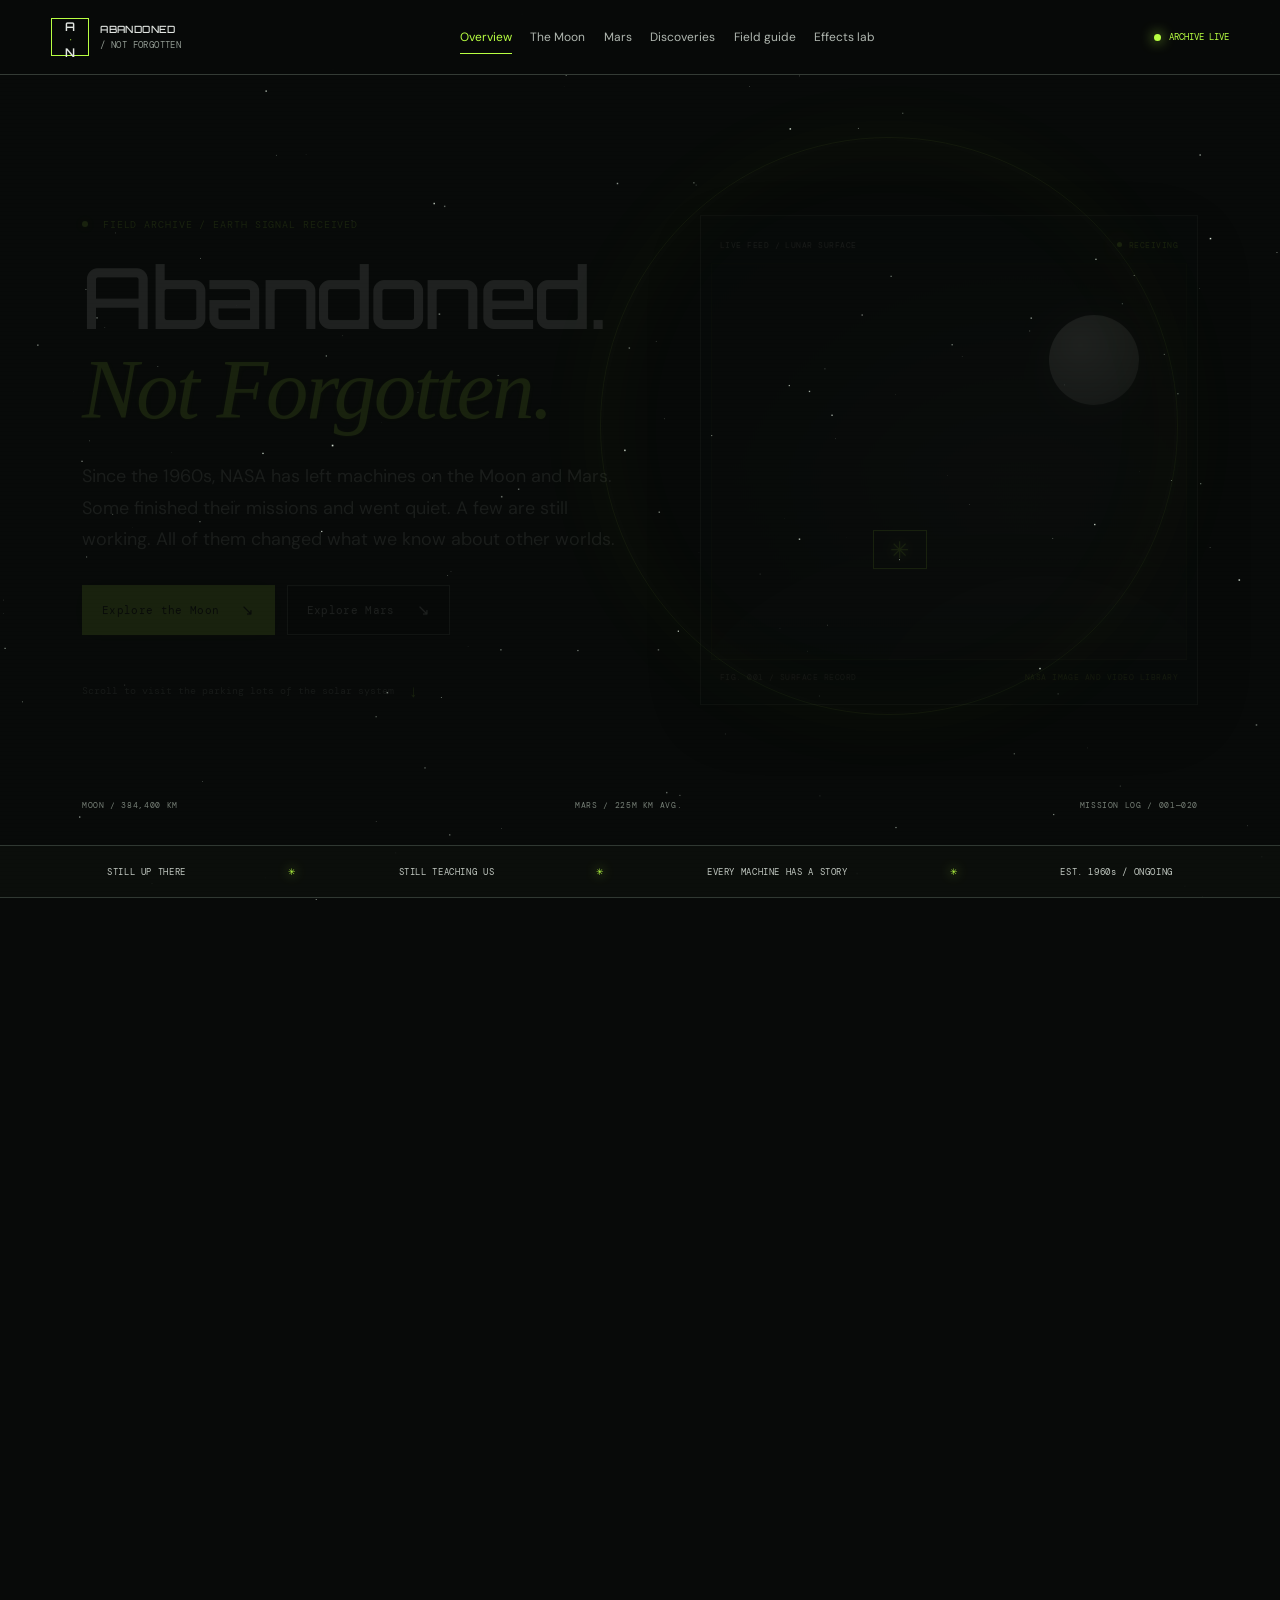
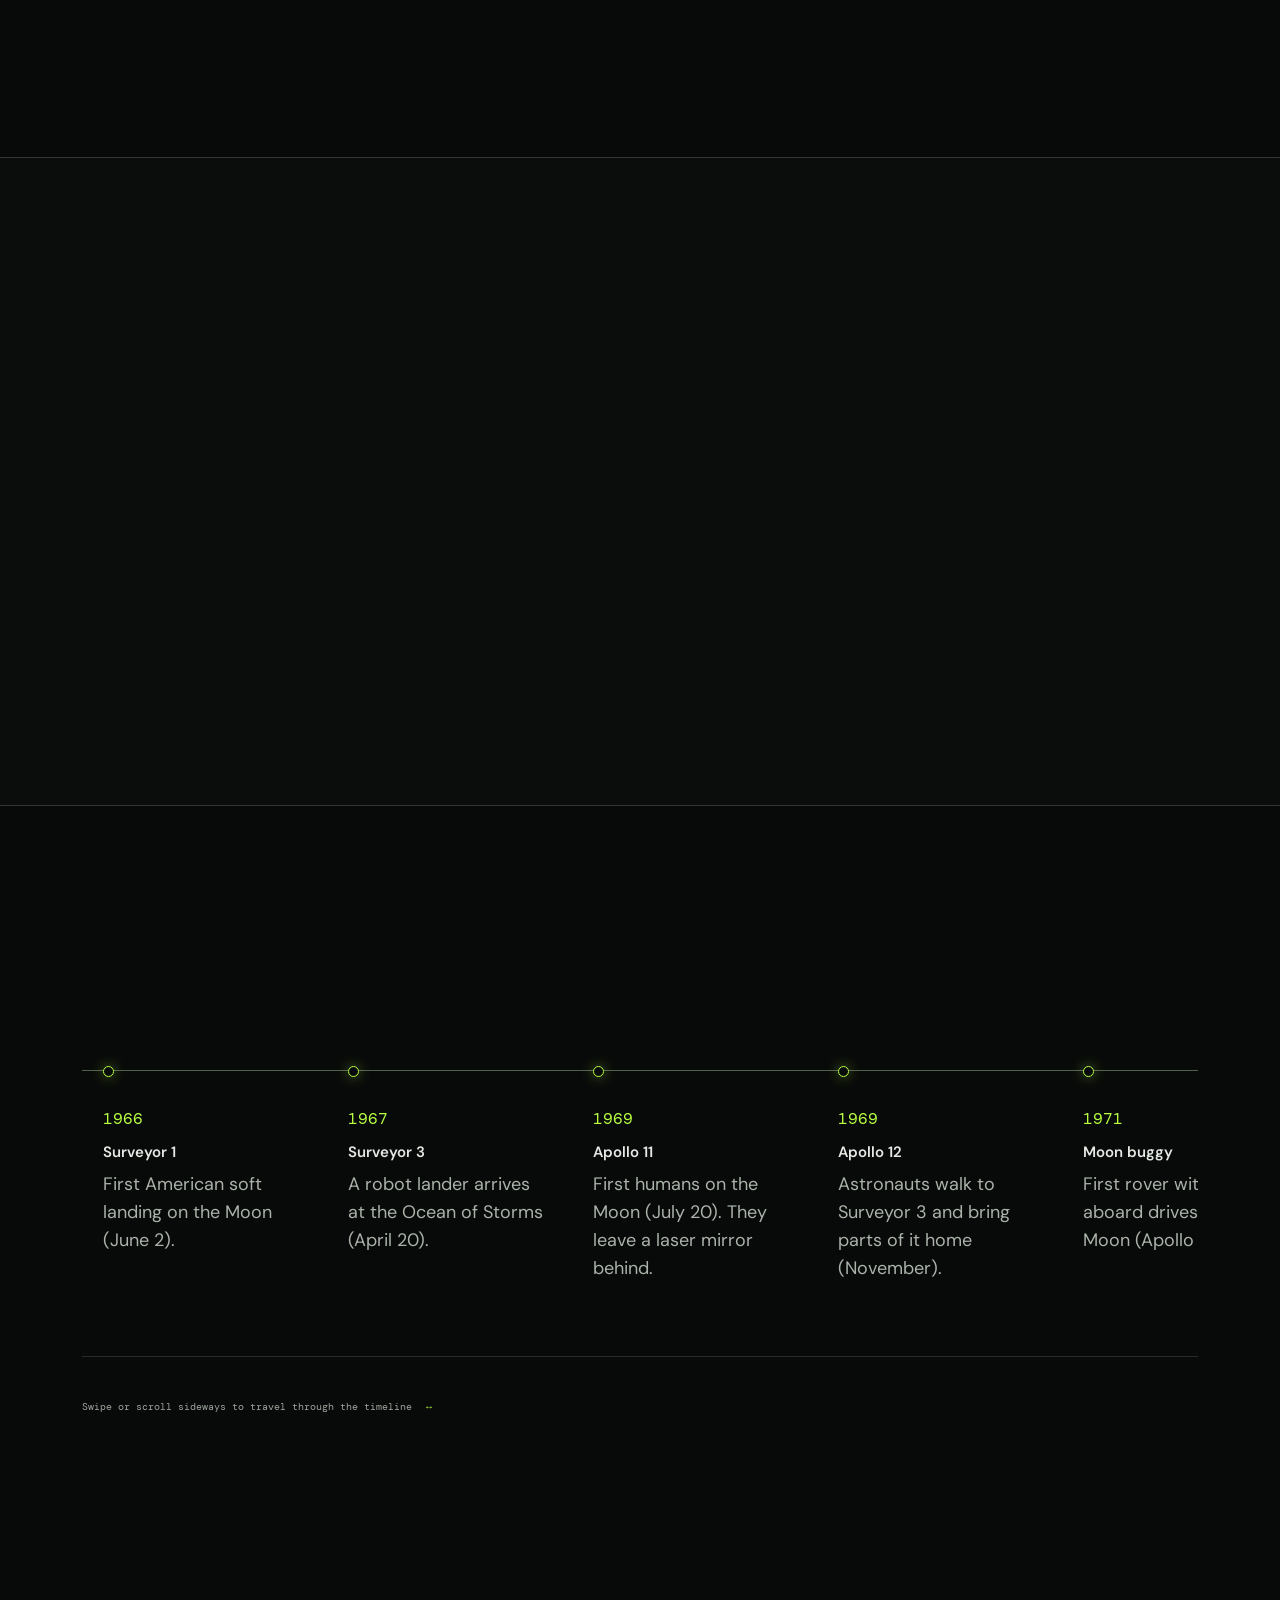
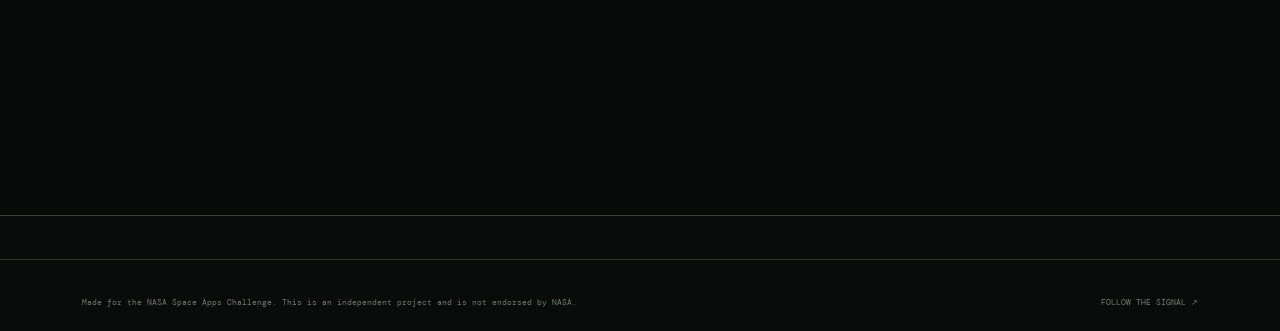
==== archive.html @ f4e54822 "todo" ====
<!DOCTYPE html>
<html lang="en">
<head>
  <meta charset="UTF-8">
  <meta name="viewport" content="width=device-width, initial-scale=1.0">
  <meta name="theme-color" content="#080a09">
  <meta http-equiv="refresh" content="0; url=home.html">
  <meta name="description" content="Meet the rovers, landers and machines NASA left on the Moon and Mars, what they discovered, and which ones are still working today.">
  <meta property="og:title" content="Abandoned. Not Forgotten.">
  <meta property="og:description" content="The true stories of NASA hardware left on the Moon and Mars, and the science it made possible.">
  <title>Abandoned. Not Forgotten. | NASA's Robots and Relics on the Moon and Mars</title>
  <link rel="preconnect" href="https://fonts.googleapis.com">
  <link rel="preconnect" href="https://fonts.gstatic.com" crossorigin>
  <link href="https://fonts.googleapis.com/css2?family=DM+Mono:wght@400;500&family=DM+Sans:wght@400;500;600;700&family=Orbitron:wght@400;500;600;700&display=swap" rel="stylesheet">
  <link rel="stylesheet" href="portfolio.css">
  <script src="archive.js" defer></script>
</head>
<body>
  <canvas class="cosmos" id="cosmos" aria-hidden="true"></canvas>
  <div class="scanlines" aria-hidden="true"></div>
  <header class="site-header">
    <a class="brand" href="#home" aria-label="Abandoned. Not Forgotten. Home"><span class="brand-mark">A<span>•</span>N</span><span class="brand-name">ABANDONED<span> / NOT FORGOTTEN</span></span></a>
    <button class="nav-toggle" type="button" aria-expanded="false" aria-controls="primary-nav" aria-label="Open navigation"><span></span><span></span></button>
    <nav class="primary-nav" id="primary-nav" aria-label="Main navigation">
      <a href="#home">Home</a><a href="#meaning">What "abandoned" means</a><a href="#timeline">Timeline</a><a href="#moon">The Moon</a><a href="#mars">Mars</a><a href="#discoveries">Discoveries</a><a href="#quiz">Quiz</a><a href="#glossary">Glossary</a><a href="#teachers">Teachers</a>
    </nav>
    <span class="header-signal"><i></i> ARCHIVE LIVE</span>
  </header>
  <main id="home">
    <section class="hero section-wrap" aria-labelledby="hero-title">
      <div class="hero-copy">
        <p class="eyebrow"><span class="live-dot"></span> FIELD ARCHIVE / EARTH SIGNAL RECEIVED</p>
        <h1 id="hero-title">Abandoned.<br><em>Not Forgotten.</em></h1>
        <p class="hero-intro">Since the 1960s, NASA has left machines on the Moon and Mars. Some finished their missions and went quiet. A few are still working. All of them changed what we know about other worlds.</p>
        <div class="hero-actions"><a class="button button-primary" href="#moon">Explore the Moon <span>↘</span></a><a class="button button-outline" href="#mars">Explore Mars <span>↘</span></a></div>
        <p class="scroll-hint">Scroll to visit the parking lots of the solar system <span>↓</span></p>
      </div>
      <figure class="hero-window">
        <div class="window-top"><span>LIVE FEED / LUNAR SURFACE</span><span class="window-status"><i></i> RECEIVING</span></div>
        <div class="nasa-frame" id="hero-image-frame"><div class="lunar-fallback" aria-hidden="true"><span class="moon-disc"></span><span class="ridge ridge-one"></span><span class="ridge ridge-two"></span><span class="lander-silhouette">✳</span></div><img id="hero-image" alt="Apollo-era hardware on the lunar surface" loading="eager"></div>
        <figcaption><span>FIG. 001 / SURFACE RECORD</span><span>NASA IMAGE AND VIDEO LIBRARY</span></figcaption>
      </figure>
      <div class="hero-coordinates" aria-hidden="true"><span>MOON / 384,400 KM</span><span>MARS / 225M KM AVG.</span><span>MISSION LOG / 001—020</span></div>
    </section>

    <section class="signal-bar" aria-label="Archive themes"><span>STILL UP THERE</span><i>✳</i><span>STILL TEACHING US</span><i>✳</i><span>EVERY MACHINE HAS A STORY</span><i>✳</i><span>EST. 1960s / ONGOING</span></section>

    <section class="section-wrap section-block" id="meaning">
      <div class="section-heading"><div><p class="eyebrow">00 / DEFINITION CHECK</p><h2>First, a plot twist:<br><em>nothing here was thrown away.</em></h2></div><span class="section-index">STATUS // REFRAMED</span></div>
      <div class="meaning-layout"><div class="meaning-copy"><p>When a space mission ends, the hardware usually stays where it is. A rover cannot drive home. A lander has no fuel to lift off again. And every extra kilogram carried back to Earth would need a lot more rocket to launch in the first place.</p><p>So "abandoned" does not mean "littered". It means the mission is over and the machine is parked for good.</p><p>"Not forgotten" is just as true. Old rovers taught us how to build new ones. Old data is still being studied. Some machines are still being used, and orbiting cameras still photograph the ones that went quiet.</p></div>
        <div class="status-console"><div class="console-title"><span>Four ways a mission can end</span><span>STATUS KEY / 04</span></div>
          <div class="status-row status-working"><span class="status-icon">●</span><div><b>Still working</b><p>Some hardware keeps going for decades.</p></div><span class="status-code">ACTIVE</span></div>
          <div class="status-row status-complete"><span class="status-icon">●</span><div><b>Mission complete</b><p>The job is done, the power is gone, and the machine sits in silence.</p></div><span class="status-code">PARKED</span></div>
          <div class="status-row status-crashed"><span class="status-icon">●</span><div><b>Crashed on purpose</b><p>Some spacecraft are guided into the surface as a final experiment.</p></div><span class="status-code">IMPACT</span></div>
          <div class="status-row status-lost"><span class="status-icon">●</span><div><b>Lost</b><p>Sometimes things simply go wrong.</p></div><span class="status-code">NO SIGNAL</span></div>
        </div>
      </div>
    </section>

    <section class="numbers-section section-wrap" aria-labelledby="numbers-title"><div class="section-heading compact"><div><p class="eyebrow">01 / SCALE OF THE STORY</p><h2 id="numbers-title">By the numbers</h2></div><span class="section-index">A FEW THINGS LEFT BEHIND</span></div><div class="stat-grid">
      <article><strong>6</strong><p>crewed Moon landings, 1969–1972</p></article><article><strong>12</strong><p>people have walked on the Moon</p></article><article><strong>3</strong><p>electric Moon buggies still parked there</p></article><article><strong>382 <small>kg</small></strong><p>(842 lb) of Moon rocks brought back to Earth</p></article><article><strong>9</strong><p>NASA landing missions on Mars so far</p></article><article><strong>2</strong><p>of them still working today (Curiosity and Perseverance)</p></article><article><strong>72</strong><p>flights by a helicopter on another world (Ingenuity)</p></article><article><strong>45 <small>km</small></strong><p>(28 miles): distance driven by the rover Opportunity, more than a marathon</p></article>
    </div></section>

    <section class="section-wrap section-block timeline-section" id="timeline"><div class="section-heading"><div><p class="eyebrow">02 / A HISTORY OF HARDWARE</p><h2>Timeline <em>of the left-behind.</em></h2></div><p class="section-aside">A long signal across<br>two neighboring worlds.</p></div><div class="timeline-track" id="timeline-track" aria-label="Mission timeline"></div><p class="timeline-scroll-note">Swipe or scroll sideways to travel through the timeline <span>↔</span></p></section>

    <section class="world-section moon-section" id="moon"><div class="world-banner"><div class="world-symbol moon-symbol" aria-hidden="true"></div><div><p class="eyebrow">WORLD 01 / 384,400 KM AWAY</p><h2>The Moon: <em>Footprints That Last</em></h2><p>The Moon has no wind, no rain and no plants. Things left there change very slowly. That makes it the biggest outdoor museum in the solar system. Here are eight stories from it.</p></div><span class="world-code">LUNA<br>01</span></div><div class="story-grid" id="moon-stories"></div></section>

    <section class="world-section mars-section" id="mars"><div class="world-banner"><div class="world-symbol mars-symbol" aria-hidden="true"></div><div><p class="eyebrow">WORLD 02 / 225M KM AVG. DISTANCE</p><h2>Mars: <em>Robots in the Dust</em></h2><p>Mars is farther away, colder and dustier. Nobody has walked there yet, so every story here is about a robot. Some lasted for months. Some lasted for years. Two are still driving today.</p></div><span class="world-code">ARES<br>02</span></div><div class="story-grid" id="mars-stories"></div></section>

    <section class="section-wrap failure-section"><div class="failure-marker"><span>⚪</span><b>LOST SIGNAL</b><i>1999</i></div><div><p class="eyebrow">04 / WHEN THINGS GO WRONG</p><h2>Not every mission<br>has a happy ending</h2><p>In 1999, NASA lost two Mars spacecraft. Mars Climate Orbiter was lost because two teams used different units of measurement, one metric and one not. Mars Polar Lander lost contact as it tried to land. Both failures taught engineers to double-check everything, and the lessons made later missions safer.</p></div></section>

    <section class="section-wrap section-block discoveries-section" id="discoveries"><div class="section-heading"><div><p class="eyebrow">05 / THE SCIENCE CARRIES ON</p><h2>Science it <em>made possible.</em></h2></div><p class="section-aside">Every ending left<br>something to learn.</p></div><div class="discovery-grid">
      <a href="#moon-story-3"><span>01 / MOON</span><h3>The Moon is drifting away.</h3><p>Laser mirrors from Apollo measured it: about 3.8 cm a year.</p><small>→ Moon Story 3</small></a>
      <a href="#moon-story-4"><span>02 / MOON</span><h3>The Moon has moonquakes and layers.</h3><p>Apollo seismometers listened for years.</p><small>→ Moon Story 4</small></a>
      <a href="#moon-story-7"><span>03 / MOON</span><h3>Objects fall at the same rate without air.</h3><p>The hammer-and-feather test.</p><small>→ Moon Story 7</small></a>
      <a href="#moon-story-6"><span>04 / MOON</span><h3>Water ice hides in dark lunar craters.</h3><p>LCROSS and orbiters found signs of it.</p><small>→ Moon Story 6</small></a>
      <a href="#mars-story-3"><span>05 / MARS</span><h3>Mars once had water.</h3><p>Spirit, Opportunity, Curiosity and Perseverance each found evidence.</p><small>→ Mars Stories 3, 4, 8, 9</small></a>
      <a href="#mars-story-6"><span>06 / MARS</span><h3>Mars has a liquid core and quakes.</h3><p>InSight listened.</p><small>→ Mars Story 6</small></a>
      <a href="#mars-story-5"><span>07 / MARS</span><h3>Ice lies just below the Martian arctic soil.</h3><p>Phoenix dug it up.</p><small>→ Mars Story 5</small></a>
      <a href="#mars-story-7"><span>08 / MARS</span><h3>You can fly on Mars.</h3><p>Ingenuity flew 72 times.</p><small>→ Mars Story 7</small></a>
      <a href="#mars-story-9"><span>09 / MARS</span><h3>Some ancient Martian rocks might hold clues to life.</h3><p>Perseverance is still investigating.</p><small>→ Mars Story 9</small></a>
    </div><p class="science-note"><span>!</span> "Possible signs of life" is not the same as "proof of life." Scientists need more evidence, and that is why samples matter.</p></section>

    <section class="section-wrap compare-section"><div class="section-heading"><div><p class="eyebrow">06 / TWO WORLDS, DIFFERENT CLOCKS</p><h2>Why do things last on<br>the Moon but not on Mars?</h2></div></div><div class="compare-grid"><article><div class="compare-head"><span class="compare-orb moon-orb"></span><h3>On the Moon</h3></div><ul><li>No air, so no wind or rain to wear things down</li><li>Extreme temperatures: about 120 °C (250 °F) in daylight and below −170 °C (−275 °F) at night</li><li>Tiny space rocks (micrometeoroids) and sunlight slowly age materials</li><li>Footprints and wheel tracks can last a very long time</li></ul></article><article><div class="compare-head"><span class="compare-orb mars-orb"></span><h3>On Mars</h3></div><ul><li>Thin air, but strong winds that move dust</li><li>Dust can cover solar panels and cut off power (this ended Opportunity and InSight)</li><li>Very cold winters at some sites (this ended Phoenix)</li><li>Seasons change how much sunlight arrives</li></ul></article></div><p class="compare-takeaway">On the Moon, it's mostly time. <em>On Mars, it's dust, cold and sunlight.</em></p></section>

    <section class="section-wrap leave-section"><div class="leave-index">07<br><span>WHY LEAVE IT?</span></div><div><p class="eyebrow">THE MATH OF GETTING HOME</p><h2>Why leave<br>things behind?</h2></div><div class="leave-copy"><p>Space is like a very expensive road trip. Every kilogram takes fuel to launch, and coming home needs even more. Bringing a rover back would mean carrying another rocket to Mars and back. So missions bring home what matters most, like rocks, and leave the machines.</p><p>Apollo astronauts brought back 382 kg (842 lb) of Moon rocks and left tools, cameras and even a rover to make room and save weight for the trip home.</p></div></section>

    <section class="heritage-section"><div class="section-wrap heritage-inner"><div class="section-heading"><div><p class="eyebrow">08 / NOT FORGOTTEN</p><h2>Why old hardware <em>still matters.</em></h2></div><span class="section-index">HISTORY / IN PROGRESS</span></div><div class="heritage-grid"><article><span>01 / DATA</span><h3>It's still teaching us.</h3><p>Data from Viking, Apollo and the rovers is still being studied today.</p></article><article><span>02 / SIGNAL</span><h3>It's still in use.</h3><p>The Apollo laser mirrors still answer lasers.</p></article><article><span>03 / HERITAGE</span><h3>It's history.</h3><p>Many people think the Apollo sites should be treated like museums. In 2011, NASA published recommendations asking future visitors to protect the historic Apollo hardware.</p></article><article><span>04 / TOMORROW</span><h3>It shapes the future.</h3><p>Artemis II flew around the Moon in April 2026, and lessons from Apollo, robotic landers and orbiters like LRO helped plan it.</p></article></div></div></section>

    <section class="section-wrap section-block quiz-section" id="quiz"><div class="section-heading"><div><p class="eyebrow">09 / CREW READINESS TEST</p><h2>Mission <em>check.</em></h2></div><span class="section-index">08 QUESTIONS / INSTANT FEEDBACK</span></div><div class="quiz-console" id="quiz-console" aria-live="polite"></div></section>

    <section class="section-wrap section-block glossary-section" id="glossary"><div class="section-heading"><div><p class="eyebrow">10 / TRANSLATION LOG</p><h2>Glossary</h2></div><span class="section-index">FIELD LANGUAGE / 13 TERMS</span></div><div class="accordion-list" id="glossary-list"></div></section>

    <section class="section-wrap section-block faq-section"><div class="section-heading"><div><p class="eyebrow">11 / SIGNAL CLARITY</p><h2>Frequently asked<br><em>questions.</em></h2></div></div><div class="accordion-list" id="faq-list"></div></section>

    <section class="teacher-section" id="teachers"><div class="section-wrap teacher-inner"><div class="section-heading"><div><p class="eyebrow">12 / TEACHER'S CORNER</p><h2>Take the mission<br><em>into the classroom.</em></h2></div><span class="section-index">THREE READY-TO-USE ACTIVITIES</span></div><div class="activity-grid"><article><span>01 / DESIGN</span><h3>Design a rover.</h3><p>Give students a mission: "Survive a Martian dust storm" or "Last 14 years." Ask them to sketch a rover, choose a power source and explain their choices.</p></article><article><span>02 / SCALE</span><h3>Scale it up.</h3><p>Cut out the size of Sojourner (microwave oven), Curiosity (small car) and the Apollo rover, and compare them on the floor.</p></article><article><span>03 / SIGNAL</span><h3>Signal delay game.</h3><p>Two students play "Mission Control" and "Rover." Add a 3-minute to 22-minute delay between messages. What changes?</p></article></div><div class="discussion"><h3>Discussion questions</h3><ul><li>Is it OK to leave machines on other worlds? Why or why not?</li><li>Which discovery in this site surprised you the most?</li><li>If you designed the next lander, what would you leave behind?</li></ul></div></div></section>

    <section class="section-wrap next-section"><div class="next-stamp" aria-hidden="true">✳</div><div class="section-heading"><div><p class="eyebrow">13 / FORWARD TRANSMISSION</p><h2>The story <em>keeps going.</em></h2></div></div><div class="next-grid"><article><span>THE MOON</span><p>Artemis II carried astronauts around the Moon in April 2026. NASA is working toward future landings, and private companies are sending robotic landers too.</p></article><article><span>MARS</span><p>Curiosity and Perseverance are still exploring. The sealed sample tubes are waiting, but how they will come home is still being worked out.</p></article><article><span>YOU</span><p>The next generation of engineers, scientists and storytellers might be reading this page.</p></article></div></section>

    <footer class="site-footer" id="credits"><div class="section-wrap"><div class="footer-top"><a class="brand" href="#home"><span class="brand-mark">A<span>•</span>N</span><span class="brand-name">ABANDONED<span> / NOT FORGOTTEN</span></span></a><p>Made for the NASA Space Apps Challenge. This is an independent project and is not endorsed by NASA.</p></div><div class="source-block"><p class="eyebrow">14 / CREDITS, SOURCES AND IMAGE GUIDE</p><p>Sources to cite (link each in the footer):</p><div class="source-links"><a href="https://science.nasa.gov/" target="_blank" rel="noreferrer">NASA Science (science.nasa.gov): Mars rovers and landers, Artemis, LRO</a><a href="https://www.jpl.nasa.gov/" target="_blank" rel="noreferrer">NASA JPL (jpl.nasa.gov): rover and helicopter mission pages, news releases</a><a href="https://images.nasa.gov/" target="_blank" rel="noreferrer">NASA Image and Video Library (images.nasa.gov)</a><a href="https://photojournal.jpl.nasa.gov/" target="_blank" rel="noreferrer">NASA Photojournal (photojournal.jpl.nasa.gov)</a><a href="https://lroc.asu.edu/" target="_blank" rel="noreferrer">LROC, Arizona State University (lroc.asu.edu): Apollo site photos</a><a href="https://nssdc.gsfc.nasa.gov/" target="_blank" rel="noreferrer">NASA Space Science Data Archive / NSSDCA (nssdc.gsfc.nasa.gov): mission facts</a><a href="https://www.nasa.gov/history/alsj/" target="_blank" rel="noreferrer">Apollo Lunar Surface Journal and Apollo Flight Journal (NASA)</a></div><p class="usage-note">Image credit format: "Image: NASA/JPL-Caltech" or "NASA/GSFC/Arizona State University" as given by each image page. NASA images are generally free to use, but check NASA's media usage guidelines. Do not use the NASA logo or imply endorsement.</p></div><div class="footer-bottom"><span>ARCHIVE TRANSMISSION COMPLETE / SIGNAL CONTINUES</span><a href="#home">BACK TO TOP ↑</a></div></div></footer>
  </main>
</body>
</html>
---- portfolio.css ----
:root {
  color-scheme: dark;
  --black: #080a09;
  --panel: #0d100e;
  --silver: #d8ddd8;
  --muted: #858c86;
  --line: #252b27;
  --green: #b4ff3b;
  --green-soft: #739b37;
  --mono: "DM Mono", monospace;
  --sans: "DM Sans", sans-serif;
  --display: "Orbitron", sans-serif;
}

* { box-sizing: border-box; }
html { scroll-behavior: smooth; scroll-padding-top: 24px; }
body { margin: 0; background: var(--black); color: var(--silver); font-family: var(--sans); font-size: 14px; -webkit-font-smoothing: antialiased; }
body::before { position: fixed; z-index: -1; inset: 0; content: ""; opacity: .16; background-image: radial-gradient(#6c7b6e 0.55px, transparent 0.55px); background-size: 5px 5px; pointer-events: none; }
a { color: inherit; text-decoration: none; }
button { color: inherit; font: inherit; }
.scanlines { position: fixed; z-index: 20; inset: 0; opacity: .12; pointer-events: none; background: repeating-linear-gradient(to bottom, transparent 0 3px, #000 4px); }
.sidebar { position: fixed; z-index: 30; top: 0; bottom: 0; left: 0; display: flex; width: 230px; flex-direction: column; padding: 31px 24px 25px; border-right: 1px solid var(--line); background: rgba(8, 10, 9, .96); }
.brand { display: inline-flex; align-items: center; gap: 10px; width: fit-content; }
.brand-mark { display: grid; width: 31px; height: 31px; place-items: center; border: 1px solid var(--green); color: var(--green); font: 600 13px var(--display); }
.brand-mark span { color: var(--silver); font-size: 9px; }
.brand-name { font: 500 10px var(--display); letter-spacing: .04em; }
.brand-name span { color: var(--muted); font-size: 8px; }
.side-label { display: flex; justify-content: space-between; margin: 69px 0 15px; color: var(--muted); font: 10px var(--mono); }
.side-label span { color: #59615a; }
.side-nav { display: grid; gap: 4px; }
.nav-link { display: flex; min-height: 39px; align-items: center; gap: 12px; padding: 0 8px; color: #969c97; font-size: 12px; transition: color .2s, background .2s; }
.nav-link:hover, .nav-link.active { color: var(--silver); background: #111612; }
.nav-link.active { box-shadow: inset 2px 0 var(--green); }
.nav-index { color: var(--green-soft); font: 10px var(--mono); }
.sidebar-bottom { display: grid; gap: 23px; margin-top: auto; }
.signal { display: flex; align-items: center; gap: 9px; color: var(--green); font: 9px var(--mono); }
.signal-dot { width: 6px; height: 6px; flex: 0 0 auto; border-radius: 50%; background: var(--green); box-shadow: 0 0 12px #b4ff3b; }
.side-coordinate { color: #606761; font: 9px/1.8 var(--mono); }
.side-mail { display: flex; justify-content: space-between; padding-top: 14px; border-top: 1px solid var(--line); color: #aeb5af; font: 9px var(--mono); }
.side-mail span, .text-link span { color: var(--green); }
.page-shell { max-width: 1600px; margin-left: 230px; }
.topline { position: relative; z-index: 1; display: flex; min-height: 57px; align-items: center; justify-content: space-between; padding: 0 6.4%; border-bottom: 1px solid var(--line); color: #828982; font: 9px var(--mono); letter-spacing: .06em; }
.topline i { padding: 0 7px; color: var(--green); font-style: normal; }
.topline-date { display: flex; align-items: center; gap: 9px; font-size: 8px; }
.topline-date .signal-dot { width: 5px; height: 5px; }
.section-pad { padding-right: 6.4%; padding-left: 6.4%; }
.hero { position: relative; display: grid; min-height: 660px; grid-template-columns: 1.05fr .95fr; align-items: center; gap: 4%; padding-top: 56px; padding-bottom: 87px; overflow: hidden; }
.hero-copy { position: relative; z-index: 2; padding-bottom: 20px; }
.eyebrow { margin: 0 0 23px; color: var(--green); font: 10px var(--mono); letter-spacing: .09em; }
.spark { margin-right: 8px; font-size: 13px; text-shadow: 0 0 12px var(--green); }
h1, h2, h3, p { margin-top: 0; }
h1 { margin-bottom: 20px; font: 500 clamp(44px, 6.5vw, 85px)/1.03 var(--display); letter-spacing: -.035em; }
h1 em, h2 em { color: var(--green); font-family: Georgia, serif; font-weight: 400; }
.title-build { color: #a6ada7; }
.title-period { color: var(--green); }
.hero-intro { max-width: 410px; margin-bottom: 26px; color: #a0a69f; font-size: 15px; line-height: 1.8; }
.hero-actions { display: flex; align-items: center; gap: 25px; }
.button { display: inline-flex; min-height: 43px; align-items: center; justify-content: center; gap: 20px; padding: 0 16px; font: 10px var(--mono); letter-spacing: .05em; }
.button-primary { border: 1px solid var(--green); background: var(--green); color: #11160b; transition: box-shadow .2s, transform .2s; }
.button-primary:hover { transform: translateY(-2px); box-shadow: 0 0 21px #b4ff3b3d; }
.button-primary span { font-size: 15px; }
.text-link { color: #c4c9c4; font: 9px var(--mono); letter-spacing: .04em; }
.text-link span { margin-left: 6px; font-size: 13px; }
.hero-index { position: absolute; bottom: -43px; left: 0; display: flex; align-items: center; gap: 10px; color: #707771; font: 8px var(--mono); }
.scroll-line { width: 58px; height: 1px; background: linear-gradient(90deg, var(--green), transparent); }
.hero-visual { position: relative; min-width: 0; height: min(440px, 37vw); min-height: 330px; border: 1px solid #454d47; background: #171b18; overflow: hidden; }
.hero-image { position: absolute; inset: 0; background-image: linear-gradient(90deg, #080a0933, #080a0950), url("media/images/ice6.JPG"); background-size: cover; background-position: center; filter: grayscale(1) contrast(1.1) brightness(.65); transform: scale(1.02); }
.hero-visual::after { position: absolute; inset: 0; content: ""; background: linear-gradient(145deg, transparent 22%, #b4ff3b10 60%, #080a09a6); }
.hero-visual-grid { position: absolute; inset: 0; z-index: 1; opacity: .45; background: linear-gradient(90deg, transparent 49.8%, #c4d3c21e 50%, transparent 50.2%), linear-gradient(transparent 49.8%, #c4d3c21e 50%, transparent 50.2%); background-size: 52px 52px; }
.frame-corner { position: absolute; z-index: 2; width: 25px; height: 25px; border-color: var(--green); border-style: solid; }
.corner-tl { top: 13px; left: 13px; border-width: 1px 0 0 1px; }
.corner-br { right: 13px; bottom: 13px; border-width: 0 1px 1px 0; }
.visual-label { position: absolute; z-index: 2; right: 20px; bottom: 20px; left: 20px; display: flex; justify-content: space-between; color: #c0c8bf; font: 8px var(--mono); letter-spacing: .06em; }
.visual-label span:first-child { color: var(--green); }
.visual-crosshair { position: absolute; z-index: 2; top: 48%; left: 52%; color: var(--green); font-size: 30px; text-shadow: 0 0 22px var(--green); animation: rotate 18s linear infinite; }
.visual-stamp { position: absolute; z-index: 2; top: 22%; right: 14%; display: grid; width: 81px; height: 81px; place-content: center; border: 1px solid #b4ff3b91; border-radius: 50%; color: var(--green); font: 9px/1.5 var(--mono); text-align: center; transform: rotate(12deg); }
.hero-footnote { position: absolute; right: 6.4%; bottom: 28px; left: 6.4%; display: flex; justify-content: space-between; color: #69716a; font: 8px var(--mono); letter-spacing: .06em; }
.hero-footnote span:last-child { color: var(--green); font-size: 13px; }
.signal-strip { display: flex; min-height: 51px; align-items: center; justify-content: space-around; gap: 15px; padding: 0 4%; border-top: 1px solid var(--line); border-bottom: 1px solid var(--line); background: #0c0f0c; color: #b4b9b4; font: 8px var(--mono); letter-spacing: .08em; white-space: nowrap; }
.strip-star { color: var(--green); text-shadow: 0 0 12px #b4ff3b66; }
.section { padding-top: 111px; padding-bottom: 111px; }
.section-heading { display: flex; align-items: end; justify-content: space-between; gap: 25px; margin-bottom: 41px; }
.section-heading .eyebrow { margin-bottom: 14px; }
h2 { margin-bottom: 0; color: #e3e7e3; font: 500 clamp(31px, 4.2vw, 52px)/1.1 var(--display); letter-spacing: -.04em; }
.section-aside { margin: 0 0 5px; color: #818981; font: 11px/1.8 var(--mono); text-align: right; }
.filter-row { display: flex; min-height: 47px; align-items: center; gap: 8px; border-top: 1px solid var(--line); border-bottom: 1px solid var(--line); }
.filter-label { margin-right: auto; color: #6d756e; font: 9px var(--mono); }
.filter-button { min-height: 27px; padding: 0 10px; border: 1px solid transparent; background: transparent; color: #909790; cursor: pointer; font: 9px var(--mono); transition: color .2s, border .2s; }
.filter-button span { margin-left: 4px; color: #687168; font-size: 8px; }
.filter-button:hover, .filter-button.active { border-color: #424a42; color: var(--green); }
.timeline-list { position: relative; margin-top: 15px; }
.timeline-list::before { position: absolute; top: 25px; bottom: 25px; left: calc(23% + 20px); width: 1px; content: ""; background: linear-gradient(var(--green-soft), #273028 75%, transparent); }
.timeline-entry { position: relative; display: grid; min-height: 144px; grid-template-columns: 23% 42px 1fr 35px; align-items: start; padding: 23px 0; border-bottom: 1px solid var(--line); animation: appear .3s ease both; }
.timeline-entry[hidden] { display: none; }
.timeline-year { padding-top: 4px; color: #b9c0b9; font: 11px var(--mono); }
.timeline-year i { color: #677068; font-style: normal; }
.timeline-node { position: relative; z-index: 1; width: 9px; height: 9px; margin: 5px 0 0 16px; border: 1px solid var(--green); border-radius: 50%; background: var(--black); box-shadow: 0 0 10px #b4ff3b40; }
.timeline-entry:last-child .timeline-node { background: var(--green); box-shadow: 0 0 13px var(--green); }
.timeline-content { padding-left: 5px; }
.entry-meta { display: flex; flex-wrap: wrap; justify-content: space-between; gap: 8px; margin-bottom: 11px; color: #808981; font: 8px var(--mono); letter-spacing: .04em; }
.entry-meta span:last-child { color: #a4ad9f; }
.timeline-content h3 { margin-bottom: 5px; color: #dfe4df; font-size: 17px; font-weight: 500; }
.timeline-content p { max-width: 520px; margin-bottom: 13px; color: #899189; font-size: 12px; line-height: 1.65; }
.tag-row { display: flex; flex-wrap: wrap; gap: 6px; }
.tag-row span { padding: 5px 7px; border: 1px solid #303831; color: #a3aca2; font: 8px var(--mono); }
.entry-mark { color: #586159; font: 10px var(--mono); text-align: right; }
.filter-empty { padding: 24px; color: var(--muted); font: 12px var(--mono); text-align: center; }
.work-section { padding-top: 87px; padding-bottom: 105px; border-top: 1px solid var(--line); background: linear-gradient(180deg, #0c0f0c, #080a09 90%); }
.project-grid { display: grid; grid-template-columns: 1.16fr 1fr 1fr; gap: 16px; }
.project-card { min-width: 0; border: 1px solid #292f2b; background: #0b0e0c; transition: border-color .25s, transform .25s; }
.project-card:hover { transform: translateY(-4px); border-color: #657550; }
.project-art { position: relative; height: 210px; overflow: hidden; background-color: #111713; }
.art-circuit { background-image: radial-gradient(ellipse at 50% 50%, #30452b 0, #162219 24%, #0b100d 70%); }
.circuit-label, .circuit-coordinate, .art-side-label { position: absolute; z-index: 2; color: #a5b19d; font: 8px var(--mono); letter-spacing: .07em; }
.circuit-label { top: 15px; left: 17px; }
.circuit-coordinate { right: 15px; bottom: 15px; }
.circuit-orbit { position: absolute; top: 50%; left: 50%; border: 1px solid #9ddd4b55; border-radius: 50%; transform: translate(-50%, -50%) rotate(-26deg); }
.orbit-one { width: 165px; height: 76px; }
.orbit-two { width: 128px; height: 130px; border-color: #a9ca8b44; transform: translate(-50%, -50%) rotate(38deg); }
.circuit-core { position: absolute; top: 50%; left: 50%; color: var(--green); font-size: 35px; text-shadow: 0 0 25px var(--green); transform: translate(-50%, -50%); }
.art-number { position: absolute; top: 14px; right: 15px; color: #909890; font: 9px var(--mono); }
.art-grid { display: grid; place-items: center; background-color: #111513; background-image: linear-gradient(#60705f17 1px, transparent 1px), linear-gradient(90deg, #60705f17 1px, transparent 1px); background-size: 18px 18px; }
.grid-figure { position: relative; display: grid; width: 105px; height: 105px; place-items: center; border: 1px solid #8dba576e; color: var(--green); font: 12px/1.3 var(--mono); text-align: center; transform: rotate(45deg); box-shadow: 0 0 32px #b4ff3b12; }
.grid-figure span { transform: rotate(-45deg); }
.grid-figure i { position: absolute; right: -8px; bottom: 13px; width: 16px; height: 16px; border: 1px solid var(--green); border-radius: 50%; background: var(--panel); }
.art-grid .art-side-label { right: 12px; bottom: 14px; writing-mode: vertical-rl; }
.art-wave { display: grid; place-items: center; background: radial-gradient(ellipse, #233221, #111612 65%); }
.wave-graphic { display: flex; height: 98px; align-items: center; gap: 7px; }
.wave-graphic span { width: 2px; height: calc(22px + (var(--i, 1) * 1px)); background: var(--green); box-shadow: 0 0 9px #b4ff3b80; transform: scaleY(var(--wave, 1)); }
.wave-graphic span:nth-child(1), .wave-graphic span:nth-child(7) { height: 22px; }
.wave-graphic span:nth-child(2), .wave-graphic span:nth-child(6) { height: 48px; }
.wave-graphic span:nth-child(3), .wave-graphic span:nth-child(5) { height: 77px; }
.wave-graphic span:nth-child(4) { height: 98px; }
.art-wave .art-side-label { right: 14px; bottom: 14px; }
.project-info { padding: 18px 17px 14px; }
.project-meta { display: flex; justify-content: space-between; gap: 8px; margin-bottom: 12px; color: #899187; font: 8px var(--mono); }
.project-meta span:first-child { color: var(--green-soft); }
.project-info h3 { margin-bottom: 9px; color: #e1e6e1; font-size: 16px; font-weight: 500; }
.project-info p { min-height: 58px; margin-bottom: 15px; color: #899189; font-size: 11px; line-height: 1.7; }
.project-footer { display: flex; justify-content: space-between; align-items: center; padding-top: 12px; border-top: 1px solid var(--line); color: #858d85; font: 8px var(--mono); }
.project-footer a { color: var(--green); font-size: 14px; }
.learning-section { padding-top: 104px; padding-bottom: 110px; }
.learning-layout { display: grid; grid-template-columns: .75fr 1.6fr; gap: 6%; }
.learning-note { position: relative; min-height: 254px; padding: 23px; border: 1px solid #354032; background: linear-gradient(145deg, #111711, #0c100d); overflow: hidden; }
.note-star { color: var(--green); font-size: 22px; text-shadow: 0 0 17px var(--green); }
.learning-note p { position: relative; z-index: 1; max-width: 240px; margin: 24px 0 22px; color: #d2d9d0; font: italic 22px/1.4 Georgia, serif; }
.note-caption { position: relative; z-index: 1; color: #84917e; font: 8px var(--mono); }
.note-lines { position: absolute; right: -10px; bottom: -51px; width: 190px; height: 140px; border: 1px solid #8dba572b; border-radius: 50%; box-shadow: 0 0 0 14px #8dba5710, 0 0 0 28px #8dba5708; transform: rotate(-25deg); }
.ledger-head, .ledger-row, .ledger-foot { display: grid; grid-template-columns: 1fr 100px 100px; align-items: center; gap: 12px; }
.ledger-head { min-height: 37px; border-bottom: 1px solid #424a42; color: #7d887c; font: 8px var(--mono); }
.ledger-head span:last-child { text-align: right; }
.ledger-row { min-height: 61px; border-bottom: 1px solid var(--line); color: #909890; font: 9px var(--mono); }
.ledger-row > span:first-child { display: grid; grid-template-columns: 25px 1fr; align-items: baseline; }
.ledger-row i { grid-row: span 2; color: var(--green-soft); font-style: normal; }
.ledger-row b { overflow: hidden; color: #d0d6d0; font: 500 11px var(--sans); text-overflow: ellipsis; white-space: nowrap; }
.ledger-row small { grid-column: 2; margin-top: 4px; color: #737c73; font: 8px var(--mono); }
.ledger-row > span:last-child { text-align: right; font-size: 8px; }
.ledger-row .status-current { color: var(--green); }
.ledger-foot { min-height: 38px; grid-template-columns: 1fr 1fr; color: #687168; font: 8px var(--mono); }
.ledger-foot span:last-child { color: #a8b1a4; text-align: right; }
.ledger-foot i { color: var(--green); font-style: normal; }
.field-section { padding-top: 93px; padding-bottom: 105px; border-top: 1px solid var(--line); background: #0c0f0c; }
.field-grid { display: grid; grid-template-columns: 1fr 1fr; border-top: 1px solid #303731; border-left: 1px solid #303731; }
.field-item { position: relative; display: grid; min-height: 146px; grid-template-columns: 40px 1fr 16px; gap: 13px; padding: 22px 20px; border-right: 1px solid #303731; border-bottom: 1px solid #303731; transition: background .2s; }
.field-item:hover { background: #111711; }
.field-icon { color: var(--green); font-size: 18px; text-shadow: 0 0 13px #b4ff3b66; }
.field-type { color: #83917d; font: 8px var(--mono); }
.field-item h3 { margin: 9px 0 6px; color: #d5dbd5; font-size: 14px; font-weight: 500; }
.field-item p { max-width: 320px; margin: 0; color: #838c83; font-size: 11px; line-height: 1.65; }
.field-arrow { color: #7b8b70; font: 14px var(--mono); }
.recognition-section { padding-top: 108px; padding-bottom: 116px; }
.award-count { padding-bottom: 5px; color: #828b82; font: 8px var(--mono); }
.award-count b { margin-right: 7px; color: var(--green); font-size: 15px; font-weight: 400; }
.recognition-list { border-top: 1px solid #394139; }
.recognition-list article { display: grid; min-height: 88px; grid-template-columns: 75px 40px 1fr 95px 20px; align-items: center; gap: 13px; border-bottom: 1px solid var(--line); }
.award-year { color: #97a092; font: 10px var(--mono); }
.award-symbol { color: var(--green); font-size: 18px; text-shadow: 0 0 14px #b4ff3b55; }
.recognition-list h3 { margin: 0 0 4px; color: #d7ddd7; font-size: 13px; font-weight: 500; }
.recognition-list p { margin: 0; color: #7e877e; font-size: 10px; }
.award-type { color: #899383; font: 8px var(--mono); text-align: right; }
.award-arrow { color: #9db77f; text-align: right; }
.contact-section { position: relative; min-height: 459px; padding-top: 89px; padding-bottom: 0; border-top: 1px solid var(--line); background: radial-gradient(ellipse at 78% 46%, #29392030, transparent 35%), #0b0e0c; overflow: hidden; }
.contact-section .eyebrow { margin-bottom: 20px; }
.contact-section h2 { position: relative; z-index: 1; font-size: clamp(42px, 6vw, 72px); }
.contact-copy { max-width: 340px; margin: 17px 0 19px; color: #919990; font-size: 13px; line-height: 1.7; }
.contact-button { min-width: 140px; }
.contact-orbit { position: absolute; top: 75px; right: 15%; display: grid; width: 210px; height: 210px; place-items: center; border: 1px solid #728d5852; border-radius: 50%; color: var(--green); font-size: 42px; box-shadow: 0 0 55px #b4ff3b0c, inset 0 0 55px #b4ff3b0c; }
.contact-orbit::before, .contact-orbit::after { position: absolute; inset: 15px; border: 1px solid #728d5838; border-radius: 50%; content: ""; }
.contact-orbit::after { inset: 34px; border-style: dashed; }
.contact-orbit i, .contact-orbit b { position: absolute; top: 35px; right: 32px; width: 6px; height: 6px; border-radius: 50%; background: var(--green); box-shadow: 0 0 12px var(--green); }
.contact-orbit b { top: auto; right: auto; bottom: 37px; left: 28px; width: 4px; height: 4px; }
.footer-bottom { display: flex; min-height: 65px; align-items: center; justify-content: space-between; gap: 15px; margin-top: 64px; border-top: 1px solid #303630; }
.footer-bottom > span, .footer-bottom > a:last-child { color: #737c73; font: 8px var(--mono); }
.footer-bottom > span i { padding-left: 6px; color: var(--green); font-style: normal; }
.mobile-bar { display: none; }

@keyframes rotate { to { transform: rotate(360deg); } }
@keyframes appear { from { opacity: 0; transform: translateY(7px); } to { opacity: 1; transform: translateY(0); } }

@media (min-width: 1600px) {
  .page-shell { margin-right: auto; }
  .hero { min-height: 740px; }
}

@media (max-width: 1120px) {
  .sidebar { width: 195px; padding-right: 16px; padding-left: 16px; }
  .page-shell { margin-left: 195px; }
  .hero { min-height: 590px; grid-template-columns: 1fr .9fr; }
  .hero-visual { height: 370px; min-height: 300px; }
  .project-grid { grid-template-columns: 1fr 1fr; }
  .project-card:first-child { grid-column: span 2; display: grid; grid-template-columns: 1fr 1fr; }
  .project-card:first-child .project-art { height: 100%; min-height: 245px; }
}

@media (max-width: 760px) {
  .sidebar { top: 57px; right: 0; bottom: auto; left: 0; display: none; width: auto; padding: 12px 20px 20px; border-right: 0; border-bottom: 1px solid var(--line); }
  .sidebar.is-open { display: block; }
  .sidebar > .brand, .sidebar > .side-label, .sidebar-bottom { display: none; }
  .side-nav { grid-template-columns: 1fr 1fr; }
  .nav-link { min-height: 38px; }
  .page-shell { margin-left: 0; }
  .mobile-bar { position: sticky; z-index: 31; top: 0; display: flex; height: 57px; align-items: center; justify-content: space-between; padding: 0 20px; border-bottom: 1px solid var(--line); background: #080a09ed; }
  .menu-toggle { display: grid; width: 38px; height: 38px; align-content: center; justify-items: center; gap: 5px; border: 1px solid #343c35; background: transparent; cursor: pointer; }
  .menu-toggle span { width: 15px; height: 1px; background: var(--green); transition: transform .2s; }
  .menu-toggle[aria-expanded="true"] span:first-child { transform: translateY(3px) rotate(45deg); }
  .menu-toggle[aria-expanded="true"] span:last-child { transform: translateY(-3px) rotate(-45deg); }
  .topline { min-height: 43px; padding: 0 20px; font-size: 8px; }
  .topline-date { display: none; }
  .section-pad { padding-right: 20px; padding-left: 20px; }
  .hero { min-height: auto; grid-template-columns: 1fr; gap: 30px; padding-top: 66px; padding-bottom: 76px; }
  h1 { font-size: clamp(47px, 12vw, 76px); }
  .hero-intro { max-width: 490px; font-size: 14px; }
  .hero-visual { width: 100%; height: min(70vw, 390px); min-height: 250px; }
  .hero-index { display: none; }
  .hero-footnote { right: 20px; bottom: 23px; left: 20px; font-size: 7px; }
  .hero-footnote span:nth-child(2) { display: none; }
  .signal-strip { justify-content: flex-start; overflow: hidden; padding: 0 20px; font-size: 7px; }
  .signal-strip span:nth-child(n+6) { display: none; }
  .section, .learning-section, .recognition-section { padding-top: 77px; padding-bottom: 78px; }
  .section-heading { align-items: start; margin-bottom: 29px; }
  h2 { font-size: clamp(31px, 7vw, 45px); }
  .section-aside { font-size: 9px; }
  .filter-row { gap: 2px; }
  .filter-button { padding: 0 6px; font-size: 8px; }
  .filter-label { font-size: 8px; }
  .timeline-list::before { left: 76px; }
  .timeline-entry { grid-template-columns: 61px 30px 1fr 20px; min-height: 150px; padding: 20px 0; }
  .timeline-year { font-size: 9px; }
  .timeline-node { margin-left: 10px; }
  .entry-meta { font-size: 7px; }
  .timeline-content { padding-left: 3px; }
  .timeline-content h3 { font-size: 15px; }
  .timeline-content p { font-size: 11px; }
  .entry-mark { font-size: 8px; }
  .work-section, .field-section { padding-top: 76px; padding-bottom: 78px; }
  .project-grid { grid-template-columns: 1fr; gap: 13px; }
  .project-card:first-child { grid-column: auto; display: block; }
  .project-card:first-child .project-art { height: 210px; min-height: 0; }
  .project-info p { min-height: 0; }
  .learning-layout { grid-template-columns: 1fr; gap: 25px; }
  .learning-note { min-height: 200px; }
  .learning-note p { max-width: 350px; }
  .ledger-head, .ledger-row { grid-template-columns: 1fr 68px 78px; gap: 5px; }
  .ledger-head { font-size: 7px; }
  .ledger-row { font-size: 7px; }
  .ledger-row b { font-size: 10px; }
  .ledger-row small { overflow: hidden; font-size: 7px; text-overflow: ellipsis; white-space: nowrap; }
  .ledger-row > span:last-child { font-size: 7px; }
  .ledger-foot { font-size: 7px; }
  .field-grid { grid-template-columns: 1fr; }
  .field-item { min-height: 130px; padding: 20px 15px; }
  .recognition-list article { grid-template-columns: 43px 24px 1fr 18px; gap: 9px; padding: 12px 0; }
  .award-type { display: none; }
  .recognition-list h3 { font-size: 11px; }
  .recognition-list p { font-size: 9px; line-height: 1.5; }
  .award-year { font-size: 8px; }
  .award-symbol { font-size: 15px; }
  .award-count { max-width: 125px; font-size: 7px; line-height: 1.6; }
  .contact-section { min-height: 440px; padding-top: 76px; }
  .contact-orbit { top: 90px; right: -90px; width: 180px; height: 180px; opacity: .6; }
  .contact-section h2 { font-size: clamp(45px, 11vw, 65px); }
  .contact-copy { max-width: 300px; font-size: 12px; }
  .footer-bottom { flex-wrap: wrap; margin-top: 50px; padding: 12px 0; }
  .footer-bottom > span { display: none; }
  .footer-bottom > a:last-child { font-size: 7px; }
}

@media (max-width: 390px) {
  .section-heading { display: block; }
  .section-aside { margin-top: 14px; text-align: left; }
  .section-heading > .text-link { display: inline-block; margin-top: 13px; }
  .filter-label { display: none; }
  .filter-row { justify-content: space-between; }
  .filter-button { padding: 0 5px; }
  .timeline-list::before { left: 66px; }
  .timeline-entry { grid-template-columns: 51px 24px 1fr 17px; }
  .timeline-node { margin-left: 8px; }
  .entry-meta { letter-spacing: 0; }
  .entry-meta span:last-child { display: none; }
  .ledger-head, .ledger-row { grid-template-columns: 1fr 56px 68px; }
}

@media (prefers-reduced-motion: reduce) {
  *, *::before, *::after { scroll-behavior: auto !important; animation-duration: .01ms !important; animation-iteration-count: 1 !important; transition-duration: .01ms !important; }
}
:root {
  --black: #080a09;
  --black-2: #0d100f;
  --panel: #111512;
  --silver: #e1e5e1;
  --muted: #a0a8a1;
  --line: #303832;
  --green: #b8ff42;
  --green-dim: #7eaa3c;
  --working: #a8f34a;
  --complete: #f5d25e;
  --crashed: #ff9b50;
  --lost: #d3d8d3;
  --mono: "DM Mono", monospace;
  --sans: "DM Sans", sans-serif;
  --display: "Orbitron", sans-serif;
  color-scheme: dark;
}

html { scroll-padding-top: 88px; }
body { position: relative; background: #080a09; color: var(--silver); font-family: var(--sans); font-size: 17px; line-height: 1.7; overflow-x: hidden; }
body::before { z-index: -2; opacity: .12; background-size: 4px 4px; }
a { color: inherit; }
button { color: inherit; }
:focus-visible { outline: 2px solid var(--green); outline-offset: 4px; }
.cosmos { position: fixed; z-index: -1; inset: 0; width: 100%; height: 100%; pointer-events: none; }
.scanlines { z-index: 10; opacity: .055; background: repeating-linear-gradient(to bottom, transparent 0 3px, #000 4px); }
.site-header { position: sticky; z-index: 20; top: 0; display: flex; min-height: 75px; align-items: center; justify-content: space-between; gap: 24px; padding: 0 clamp(20px, 4vw, 66px); border-bottom: 1px solid #343b35; background: #080a09eF; backdrop-filter: blur(14px); }
.brand { flex: 0 0 auto; gap: 11px; }
.brand-mark { width: 38px; height: 38px; border-color: var(--green); color: var(--silver); font-size: 12px; }
.brand-mark span { color: var(--green); }
.brand-name { font: 500 10px var(--display); letter-spacing: .04em; }
.brand-name span { display: block; margin-top: 4px; color: #919a92; font: 9px var(--mono); }
.primary-nav { display: flex; align-items: center; justify-content: center; gap: clamp(10px, 1.45vw, 23px); }
.primary-nav a { position: relative; color: #b0b7b0; font-size: 12px; white-space: nowrap; transition: color .2s; }
.primary-nav a::after { position: absolute; right: 0; bottom: -7px; left: 0; height: 1px; background: var(--green); content: ""; transform: scaleX(0); transform-origin: left; transition: transform .2s; }
.primary-nav a:hover, .primary-nav a.active { color: var(--green); }
.primary-nav a:hover::after, .primary-nav a.active::after { transform: scaleX(1); }
.header-signal { display: flex; flex: 0 0 auto; align-items: center; gap: 8px; color: var(--green); font: 9px var(--mono); }
.header-signal i, .live-dot, .window-status i { width: 7px; height: 7px; border-radius: 50%; background: var(--green); box-shadow: 0 0 13px var(--green); animation: signal-pulse 2.8s ease-in-out infinite; }
.nav-toggle { display: none; }
.section-wrap { width: min(1460px, 100%); margin: 0 auto; padding-right: clamp(22px, 6.4vw, 100px); padding-left: clamp(22px, 6.4vw, 100px); }
.hero { position: relative; display: grid; min-height: min(770px, calc(100svh - 75px)); grid-template-columns: 1.05fr .95fr; align-items: center; gap: 6%; padding-top: 70px; padding-bottom: 100px; overflow: hidden; }
.hero::before { position: absolute; top: 8%; right: 8%; width: 45vw; height: 45vw; max-width: 650px; max-height: 650px; border: 1px solid #b8ff4210; border-radius: 50%; content: ""; box-shadow: 0 0 90px #b8ff4209, inset 0 0 90px #b8ff4208; pointer-events: none; }
.hero-copy { z-index: 1; max-width: 670px; padding: 0; }
.eyebrow { margin: 0 0 22px; color: var(--green); font: 10px var(--mono); letter-spacing: .09em; }
.live-dot { display: inline-block; width: 6px; height: 6px; margin-right: 8px; vertical-align: 1px; }
.hero h1 { margin: 0 0 27px; color: #f0f2ef; font: 500 clamp(48px, 6.6vw, 91px)/1.05 var(--display); letter-spacing: -.025em; }
h1 em, h2 em, .compare-takeaway em { color: var(--green); font-family: Georgia, serif; font-weight: 400; }
.hero-intro { max-width: 590px; margin: 0 0 29px; color: #c1c8c1; font-size: 18px; line-height: 1.75; }
.hero-actions { display: flex; flex-wrap: wrap; gap: 12px; }
.button { display: inline-flex; min-height: 50px; align-items: center; justify-content: center; gap: 22px; padding: 0 19px; font: 11px var(--mono); letter-spacing: .03em; }
.button-primary { border: 1px solid var(--green); background: var(--green); color: #10150a; box-shadow: 0 0 25px #b8ff4220; }
.button-primary:hover { transform: translateY(-2px); box-shadow: 0 0 28px #b8ff4255; }
.button-outline { border: 1px solid #727c72; background: #0b0e0c80; color: var(--silver); transition: border-color .2s, color .2s; }
.button-outline:hover { border-color: var(--green); color: var(--green); }
.button span { color: inherit; font-size: 15px; }
.scroll-hint { display: flex; align-items: center; gap: 14px; margin: 45px 0 0; color: #a0a8a0; font: 10px var(--mono); }
.scroll-hint span { color: var(--green); font-size: 17px; animation: bob 1.8s ease-in-out infinite; }
.hero-window { position: relative; z-index: 1; min-width: 0; margin: 0; padding: 10px; border: 1px solid #515a51; background: #0a0c0be8; box-shadow: 0 18px 70px #0008, 0 0 50px #b8ff4209; }
.window-top, .hero-window figcaption { display: flex; min-height: 37px; align-items: center; justify-content: space-between; gap: 12px; padding: 0 9px; color: #aeb6ae; font: 8px var(--mono); letter-spacing: .06em; }
.window-status { display: flex; align-items: center; gap: 7px; color: var(--green); }
.window-status i { display: inline-block; width: 5px; height: 5px; }
.nasa-frame { position: relative; min-height: 310px; aspect-ratio: 1.2; overflow: hidden; background: #111614; }
.nasa-frame::after { position: absolute; inset: 0; border: 1px solid #bdff421c; background: linear-gradient(180deg, transparent 50%, #090c0ba6); content: ""; pointer-events: none; }
.nasa-frame img { position: absolute; z-index: 1; inset: 0; width: 100%; height: 100%; object-fit: cover; opacity: 0; filter: grayscale(.65) contrast(1.08) brightness(.76); transition: opacity .5s; }
.nasa-frame.has-image img { opacity: 1; }
.lunar-fallback { position: absolute; inset: 0; overflow: hidden; background: radial-gradient(ellipse at 65% 70%, #29312c, #111613 58%, #080b0a); }
.moon-disc { position: absolute; top: 13%; right: 10%; width: 90px; aspect-ratio: 1; border-radius: 50%; background: radial-gradient(circle at 35% 33%, #ecf0e4, #a7ada3 68%, #686f68); box-shadow: 0 0 35px #e3e9d732; }
.ridge { position: absolute; right: -10%; bottom: -44%; left: -5%; height: 75%; border-radius: 50% 50% 0 0; background: #202722; transform: rotate(-8deg); }
.ridge-two { bottom: -54%; left: 34%; background: #303832; transform: rotate(8deg); }
.lander-silhouette { position: absolute; z-index: 1; bottom: 23%; left: 34%; display: grid; width: 54px; height: 39px; place-items: center; border: 1px solid #b8ff42; color: var(--green); font-size: 23px; text-shadow: 0 0 12px var(--green); }
.hero-window figcaption { min-height: 34px; color: #879087; }
.hero-window figcaption span:last-child { color: var(--green-dim); }
.hero-coordinates { position: absolute; right: clamp(22px, 6.4vw, 100px); bottom: 35px; left: clamp(22px, 6.4vw, 100px); display: flex; justify-content: space-between; color: #788178; font: 8px var(--mono); letter-spacing: .08em; }
.signal-bar { display: flex; min-height: 53px; align-items: center; justify-content: space-evenly; gap: 15px; padding: 0 20px; border-top: 1px solid var(--line); border-bottom: 1px solid var(--line); background: #0c100deb; color: #c1c8c1; font: 9px var(--mono); letter-spacing: .07em; }
.signal-bar i { color: var(--green); font-style: normal; text-shadow: 0 0 12px var(--green); }
.section-block { padding-top: 112px; padding-bottom: 112px; }
.section-heading { display: flex; align-items: end; justify-content: space-between; gap: 28px; margin-bottom: 42px; }
.section-heading .eyebrow { margin-bottom: 14px; }
h2 { margin: 0; color: #edf0ed; font: 500 clamp(32px, 4.3vw, 55px)/1.16 var(--display); letter-spacing: -.025em; }
.section-index { padding-bottom: 6px; color: #9da59d; font: 9px var(--mono); text-align: right; }
.meaning-layout { display: grid; grid-template-columns: .9fr 1.1fr; gap: 8%; align-items: start; }
.meaning-copy p { max-width: 610px; margin: 0 0 20px; color: #c3c9c3; font-size: 18px; line-height: 1.8; }
.status-console { border: 1px solid #414b42; background: #0b0e0c; box-shadow: 0 0 40px #b8ff4207; }
.console-title { display: flex; justify-content: space-between; gap: 10px; padding: 15px 17px; border-bottom: 1px solid var(--line); color: #abb3ab; font: 9px var(--mono); }
.console-title span:last-child { color: #7d887d; }
.status-row { display: grid; grid-template-columns: 23px 1fr auto; align-items: center; gap: 12px; min-height: 78px; padding: 12px 17px; border-bottom: 1px solid #242b25; }
.status-row:last-child { border-bottom: 0; }
.status-icon { font-size: 17px; text-shadow: 0 0 12px currentColor; }
.status-working { color: var(--working); }.status-complete { color: var(--complete); }.status-crashed { color: var(--crashed); }.status-lost { color: var(--lost); }
.status-row b { color: var(--silver); font-size: 15px; font-weight: 600; }
.status-row p { margin: 3px 0 0; color: #aeb6ae; font-size: 13px; line-height: 1.45; }
.status-code { color: inherit; font: 8px var(--mono); }
.numbers-section { padding-top: 85px; padding-bottom: 95px; border-top: 1px solid var(--line); border-bottom: 1px solid var(--line); background: #0b0e0cdb; }
.section-heading.compact { margin-bottom: 30px; }
.stat-grid { display: grid; grid-template-columns: repeat(4, 1fr); border-top: 1px solid #3a433b; border-left: 1px solid #3a433b; }
.stat-grid article { min-height: 148px; padding: 21px 20px; border-right: 1px solid #3a433b; border-bottom: 1px solid #3a433b; }
.stat-grid strong { display: block; color: var(--green); font: 500 clamp(31px, 4vw, 46px)/1 var(--display); text-shadow: 0 0 22px #b8ff4220; }
.stat-grid strong small { font: 500 18px var(--mono); }
.stat-grid p { max-width: 235px; margin: 13px 0 0; color: #b7bfb7; font-size: 14px; line-height: 1.55; }
.timeline-section { overflow: hidden; }
.section-aside { margin: 0 0 5px; color: #a3aba3; font: 12px/1.8 var(--mono); text-align: right; }
.timeline-track { display: flex; gap: 0; padding: 16px 0 26px; overflow-x: auto; overscroll-behavior-x: contain; scrollbar-color: var(--green-dim) #202721; scrollbar-width: thin; }
.timeline-item { position: relative; flex: 0 0 245px; min-height: 190px; padding: 32px 21px 17px; border-top: 1px solid #52604e; border-bottom: 1px solid #262d27; }
.timeline-item::before { position: absolute; top: -5px; left: 21px; width: 9px; height: 9px; border: 1px solid var(--green); border-radius: 50%; background: var(--black); box-shadow: 0 0 13px #b8ff4270; content: ""; }
.timeline-year { color: var(--green); font: 16px var(--mono); }
.timeline-item h3 { margin: 9px 0 8px; color: #e4e9e4; font-size: 15px; font-weight: 600; line-height: 1.4; }
.timeline-item p { margin: 0; color: #aab2aa; font-size: 13px; line-height: 1.55; }
.timeline-scroll-note { margin: 17px 0 0; color: #9ca49c; font: 10px var(--mono); }
.timeline-scroll-note span { margin-left: 8px; color: var(--green); }
.world-section { position: relative; padding: 82px clamp(22px, 6.4vw, 100px) 95px; border-top: 1px solid #313a32; }
.moon-section { background: linear-gradient(180deg, #0d110f 0%, #0a0d0b 100%); }
.mars-section { background: linear-gradient(180deg, #0e110f 0%, #100f0c 100%); }
.world-banner { display: grid; max-width: 1260px; grid-template-columns: 136px 1fr 90px; align-items: center; gap: 34px; margin: 0 auto 45px; }
.world-symbol { position: relative; display: block; width: 116px; aspect-ratio: 1; border: 1px solid #b8ff4245; border-radius: 50%; box-shadow: 0 0 45px #b8ff4211, inset 0 0 28px #b8ff4210; }
.world-symbol::before { position: absolute; inset: 17px; border: 1px solid #dfe5dc36; border-radius: 50%; content: ""; }
.world-symbol::after { position: absolute; top: 50%; left: -12%; width: 124%; border-top: 1px solid #b8ff4260; content: ""; transform: rotate(-24deg); }
.moon-symbol { background: radial-gradient(circle at 36% 33%, #dfe2d5, #8f978d 42%, #303831 75%); box-shadow: 0 0 55px #cdd6cc20; }
.moon-symbol::before { border-color: #252b27; }
.mars-symbol { background: radial-gradient(circle at 35% 35%, #cd9464, #844e31 52%, #37271f 78%); border-color: #ffad6650; box-shadow: 0 0 55px #ff9b5014; }
.mars-symbol::after { border-color: #ffad6660; }
.world-banner .eyebrow { margin-bottom: 11px; }
.world-banner h2 { margin-bottom: 13px; }
.world-banner > div > p:last-child { max-width: 790px; margin: 0; color: #b8c0b8; font-size: 17px; line-height: 1.7; }
.world-code { justify-self: end; color: #81907f; font: 12px/1.8 var(--mono); text-align: right; }
.story-grid { display: grid; max-width: 1260px; grid-template-columns: repeat(2, minmax(0, 1fr)); gap: 15px; margin: 0 auto; }
.story-card { min-width: 0; border: 1px solid #364038; background: #0b0e0ce8; transition: border-color .25s, transform .25s, box-shadow .25s; }
.story-card:hover, .story-card[open] { border-color: #718654; box-shadow: 0 7px 26px #0005, 0 0 24px #b8ff4209; }
.story-card summary { position: relative; display: grid; min-height: 220px; grid-template-columns: 1fr 118px; align-items: stretch; gap: 16px; padding: 20px; list-style: none; cursor: pointer; }
.story-card summary::-webkit-details-marker { display: none; }
.story-card summary::after { position: absolute; right: 21px; bottom: 17px; color: var(--green); font: 20px var(--mono); content: "+"; transition: transform .2s; }
.story-card[open] summary::after { transform: rotate(45deg); }
.story-info { min-width: 0; padding-bottom: 24px; }
.story-status { display: inline-flex; align-items: center; gap: 7px; margin-bottom: 12px; padding: 4px 8px; border: 1px solid currentColor; color: var(--complete); font: 9px var(--mono); }
.story-status::before { font-size: 10px; content: "●"; }
.story-status[data-status="Still working"] { color: var(--working); }
.story-status[data-status="Mission complete"] { color: var(--complete); }
.story-status[data-status="Crashed on purpose"] { color: var(--crashed); }
.story-status[data-status="Lost"] { color: var(--lost); }
.story-meta { display: flex; flex-wrap: wrap; gap: 8px 15px; margin-bottom: 8px; color: #929c92; font: 9px var(--mono); }
.story-card h3 { margin: 0 0 8px; color: #e3e8e3; font-size: 20px; font-weight: 600; line-height: 1.35; }
.story-teaser { max-width: 460px; margin: 0; color: #b1b9b1; font-size: 14px; line-height: 1.55; }
.story-art { position: relative; align-self: center; width: 100%; aspect-ratio: 1; overflow: hidden; border: 1px solid #414a41; background: radial-gradient(circle at 50% 50%, #324032, #101512 70%); }
.story-art::before, .story-art::after { position: absolute; top: 50%; left: 50%; width: 70%; height: 34%; border: 1px solid #b8ff4265; border-radius: 50%; content: ""; transform: translate(-50%, -50%) rotate(-34deg); }
.story-art::after { width: 47%; height: 58%; border-color: #dde5d83b; transform: translate(-50%, -50%) rotate(48deg); }
.story-art i { position: absolute; top: 50%; left: 50%; width: 13px; height: 13px; border-radius: 50%; background: var(--green); box-shadow: 0 0 21px var(--green); transform: translate(-50%, -50%); }
.story-art[data-world="mars"] { background: radial-gradient(circle at 55% 45%, #483426, #141310 72%); }
.story-art[data-world="mars"]::before { border-color: #ffb17985; }
.story-art[data-world="mars"]::after { border-color: #d7a17c42; }
.story-art[data-world="mars"] i { background: #ffad70; box-shadow: 0 0 20px #ffad70; }
.story-detail { padding: 18px 21px 22px; border-top: 1px solid #303831; }
.story-detail h4 { margin: 16px 0 5px; color: var(--green); font: 10px var(--mono); letter-spacing: .06em; text-transform: uppercase; }
.story-detail h4:first-child { margin-top: 0; }
.story-detail p { margin: 0 0 10px; color: #c0c7c0; font-size: 15px; line-height: 1.75; }
.story-detail .did-you-know { padding: 12px 14px; border-left: 2px solid var(--green); background: #121813; }
.failure-section { display: grid; grid-template-columns: 190px 1fr; gap: 7%; align-items: start; padding-top: 90px; padding-bottom: 90px; border-top: 1px solid var(--line); border-bottom: 1px solid var(--line); background: #10110f; }
.failure-marker { display: grid; justify-items: start; gap: 6px; padding: 20px; border: 1px solid #5c625c; color: var(--lost); font: 10px var(--mono); }
.failure-marker span { font-size: 26px; }
.failure-marker i { color: #929992; font-style: normal; }
.failure-section .eyebrow { margin-bottom: 12px; color: #d6dbd6; }
.failure-section h2 { margin-bottom: 17px; }
.failure-section > div:last-child > p:last-child { max-width: 820px; margin: 0; color: #c0c7c0; font-size: 17px; line-height: 1.8; }
.discovery-grid { display: grid; grid-template-columns: repeat(3, minmax(0, 1fr)); border-top: 1px solid #3c453d; border-left: 1px solid #3c453d; }
.discovery-grid a { position: relative; min-height: 205px; padding: 20px 21px; border-right: 1px solid #3c453d; border-bottom: 1px solid #3c453d; background: #0b0e0c91; transition: background .2s, box-shadow .2s; }
.discovery-grid a:hover { background: #121812; box-shadow: inset 0 0 28px #b8ff420b; }
.discovery-grid a > span, .heritage-grid article > span, .activity-grid article > span, .next-grid article > span { color: var(--green); font: 9px var(--mono); }
.discovery-grid h3 { max-width: 310px; margin: 18px 0 8px; color: #e3e8e3; font-size: 18px; font-weight: 600; line-height: 1.4; }
.discovery-grid p { margin: 0 0 12px; color: #b2bab2; font-size: 14px; line-height: 1.55; }
.discovery-grid small { color: #97a496; font: 10px var(--mono); }
.science-note { display: flex; align-items: start; gap: 14px; margin: 24px 0 0; padding: 17px 20px; border: 1px solid #646a52; background: #15170f; color: #d5d8ca; font-size: 16px; }
.science-note span { color: var(--complete); font: 20px var(--mono); }
.compare-section { padding-top: 95px; padding-bottom: 94px; }
.compare-grid { display: grid; grid-template-columns: 1fr 1fr; border: 1px solid #364038; }
.compare-grid article { padding: 27px 31px; }
.compare-grid article + article { border-left: 1px solid #364038; }
.compare-head { display: flex; align-items: center; gap: 15px; padding-bottom: 17px; border-bottom: 1px solid #333c34; }
.compare-head h3 { margin: 0; color: #edf0ed; font: 500 23px var(--display); }
.compare-orb { width: 35px; height: 35px; border: 1px solid #dae1d9; border-radius: 50%; background: radial-gradient(circle at 34% 34%, #e3e8e2, #59635a); box-shadow: 0 0 20px #dce4dc22; }
.mars-orb { border-color: #df9c6a; background: radial-gradient(circle at 34% 34%, #e0ad83, #8a4c2d); }
.compare-grid ul { display: grid; gap: 11px; margin: 20px 0 0; padding-left: 21px; color: #c0c8c0; font-size: 16px; }
.compare-grid li::marker { color: var(--green); }
.compare-takeaway { margin: 25px 0 0; color: #e4e9e4; font: 500 clamp(20px, 3vw, 30px) var(--display); text-align: center; }
.leave-section { display: grid; grid-template-columns: 95px .8fr 1.2fr; align-items: start; gap: 34px; padding-top: 75px; padding-bottom: 79px; border-top: 1px solid var(--line); border-bottom: 1px solid var(--line); background: #0e120f; }
.leave-index { color: var(--green); font: 25px/1.1 var(--display); }
.leave-index span { display: block; margin-top: 6px; color: #879187; font: 8px var(--mono); }
.leave-section .eyebrow { margin-bottom: 12px; }
.leave-section h2 { font-size: clamp(30px, 3.8vw, 44px); }
.leave-copy p { margin: 0 0 13px; color: #c2c9c2; font-size: 16px; line-height: 1.75; }
.heritage-section { padding: 91px 0 96px; background: #0a0d0b; }
.heritage-inner { border-left: 1px solid #303a31; }
.heritage-grid { display: grid; grid-template-columns: repeat(4, 1fr); border-top: 1px solid #374038; border-left: 1px solid #374038; }
.heritage-grid article { min-height: 200px; padding: 20px; border-right: 1px solid #374038; border-bottom: 1px solid #374038; }
.heritage-grid h3 { margin: 17px 0 8px; color: #e5e9e5; font-size: 18px; font-weight: 600; }
.heritage-grid p { margin: 0; color: #b6beb6; font-size: 14px; line-height: 1.65; }
.quiz-section { padding-bottom: 90px; }
.quiz-console { max-width: 900px; margin: auto; border: 1px solid #505b50; background: #0c100d; box-shadow: 0 0 60px #b8ff420b; }
.quiz-head { display: flex; justify-content: space-between; gap: 12px; padding: 15px 21px; border-bottom: 1px solid #344035; color: #adb7ac; font: 10px var(--mono); }
.quiz-progress { color: var(--green); }
.quiz-question { padding: 26px 28px 16px; color: #edf0ed; font-size: 22px; font-weight: 600; line-height: 1.5; }
.quiz-options { display: grid; grid-template-columns: 1fr 1fr; gap: 9px; padding: 0 28px 25px; }
.quiz-option { min-height: 56px; padding: 11px 14px; border: 1px solid #3d473e; background: #111612; color: #d0d7d0; text-align: left; cursor: pointer; transition: border-color .2s, background .2s; }
.quiz-option:hover:not(:disabled) { border-color: var(--green); background: #151d15; }
.quiz-option:disabled { cursor: default; }
.quiz-option.correct { border-color: var(--working); color: var(--working); }
.quiz-option.incorrect { border-color: #ff9b50; color: #ffb17b; }
.quiz-feedback { min-height: 62px; padding: 14px 28px; border-top: 1px solid #344035; color: #bac2ba; font-size: 15px; }
.quiz-feedback strong { display: block; margin-bottom: 3px; color: var(--green); }
.quiz-controls { display: flex; justify-content: end; padding: 0 28px 24px; }
.quiz-controls button { min-height: 43px; padding: 0 16px; border: 1px solid var(--green); background: var(--green); color: #10150a; cursor: pointer; font: 10px var(--mono); }
.quiz-controls button:disabled { border-color: #374037; background: #202721; color: #7e887e; cursor: default; }
.quiz-results { padding: 32px; text-align: center; }
.quiz-results strong { display: block; color: var(--green); font: 500 50px var(--display); }
.quiz-results p { color: #d4dad4; font-size: 18px; }
.quiz-results button { min-height: 43px; padding: 0 17px; border: 1px solid var(--green); background: transparent; color: var(--green); cursor: pointer; font: 10px var(--mono); }
.accordion-list { max-width: 1000px; margin: 0 auto; border-top: 1px solid #3a443b; }
.accordion-list details { border-bottom: 1px solid #3a443b; }
.accordion-list summary { position: relative; padding: 17px 47px 17px 4px; color: #e1e6e1; font-size: 18px; font-weight: 600; cursor: pointer; list-style: none; }
.accordion-list summary::-webkit-details-marker { display: none; }
.accordion-list summary::after { position: absolute; top: 13px; right: 8px; color: var(--green); font: 24px var(--mono); content: "+"; transition: transform .2s; }
.accordion-list details[open] summary::after { transform: rotate(45deg); }
.accordion-list details > p { max-width: 850px; margin: 0; padding: 0 45px 20px 4px; color: #c0c8c0; font-size: 16px; line-height: 1.75; }
.teacher-section { padding: 88px 0 94px; border-top: 1px solid var(--line); background: #0d110e; }
.activity-grid { display: grid; grid-template-columns: repeat(3, 1fr); gap: 0; border: 1px solid #3a443b; }
.activity-grid article { padding: 23px; }
.activity-grid article + article { border-left: 1px solid #3a443b; }
.activity-grid h3 { margin: 15px 0 7px; color: #e4e9e4; font-size: 19px; }
.activity-grid p { margin: 0; color: #bdc5bd; font-size: 15px; line-height: 1.7; }
.discussion { display: grid; grid-template-columns: .75fr 1.25fr; gap: 24px; margin-top: 25px; padding: 21px 24px; border-left: 2px solid var(--green); background: #121712; }
.discussion h3 { margin: 0; color: #e0e7df; font: 500 19px var(--display); }
.discussion ul { display: grid; gap: 5px; margin: 0; padding-left: 20px; color: #c1c9c1; font-size: 15px; }
.discussion li::marker { color: var(--green); }
.next-section { position: relative; padding-top: 98px; padding-bottom: 100px; overflow: hidden; }
.next-stamp { position: absolute; top: 54px; right: 13%; color: #b8ff4222; font-size: 170px; animation: slow-spin 35s linear infinite; }
.next-grid { display: grid; grid-template-columns: repeat(3, 1fr); gap: 22px; }
.next-grid article { position: relative; z-index: 1; padding-top: 17px; border-top: 1px solid #53604f; }
.next-grid p { margin: 13px 0 0; color: #c0c8c0; font-size: 16px; line-height: 1.75; }
.site-footer { padding: 43px 0 22px; border-top: 1px solid #394239; background: #090c0a; }
.footer-top { display: flex; align-items: center; justify-content: space-between; gap: 28px; padding-bottom: 30px; border-bottom: 1px solid #303830; }
.footer-top p { max-width: 560px; margin: 0; color: #bac1ba; font-size: 14px; text-align: right; }
.source-block { padding: 30px 0 24px; }
.source-block > p:not(.eyebrow) { color: #c8cec8; font-size: 14px; }
.source-links { display: grid; grid-template-columns: 1fr 1fr; gap: 8px 30px; }
.source-links a { width: fit-content; color: #bbc5bb; font-size: 13px; text-decoration: underline; text-decoration-color: #667464; text-underline-offset: 3px; }
.source-links a:hover { color: var(--green); }
.usage-note { max-width: 960px; margin: 21px 0 0; color: #909990 !important; font-size: 12px !important; }
.footer-bottom { display: flex; justify-content: space-between; gap: 15px; padding-top: 18px; border-top: 1px solid #303830; color: #879087; font: 9px var(--mono); }
.footer-bottom a { color: var(--green); }

@keyframes bob { 50% { transform: translateY(5px); } }
@keyframes signal-pulse { 50% { opacity: .45; box-shadow: 0 0 3px var(--green); } }
@keyframes slow-spin { to { transform: rotate(360deg); } }

@media (max-width: 1120px) {
  .site-header { gap: 15px; }
  .primary-nav { gap: 10px; }
  .primary-nav a { font-size: 10px; }
  .brand-name { font-size: 8px; }
  .brand-name span { font-size: 7px; }
  .story-card summary { grid-template-columns: 1fr 90px; }
  .story-card h3 { font-size: 18px; }
}
@media (max-width: 850px) {
  .site-header { min-height: 67px; }
  .nav-toggle { display: grid; width: 40px; height: 40px; align-content: center; justify-items: center; gap: 5px; margin-left: auto; border: 1px solid #465046; background: transparent; cursor: pointer; }
  .nav-toggle span { width: 17px; height: 1px; background: var(--green); transition: transform .2s; }
  .nav-toggle[aria-expanded="true"] span:first-child { transform: translateY(3px) rotate(45deg); }
  .nav-toggle[aria-expanded="true"] span:last-child { transform: translateY(-3px) rotate(-45deg); }
  .primary-nav { position: absolute; top: 100%; right: 0; left: 0; display: none; grid-template-columns: 1fr 1fr; gap: 0; padding: 9px 20px 17px; border-bottom: 1px solid var(--line); background: #080a09f5; }
  .primary-nav.is-open { display: grid; }
  .primary-nav a { padding: 10px 5px; font-size: 14px; }
  .primary-nav a::after { display: none; }
  .header-signal { display: none; }
  .hero { min-height: 0; grid-template-columns: 1fr 1fr; gap: 4%; padding-top: 68px; padding-bottom: 95px; }
  .hero h1 { font-size: clamp(43px, 7vw, 67px); }
  .hero-intro { font-size: 16px; }
  .nasa-frame { min-height: 250px; }
  .meaning-layout { grid-template-columns: 1fr; gap: 24px; }
  .world-banner { grid-template-columns: 90px 1fr 54px; gap: 22px; }
  .world-symbol { width: 85px; }
  .story-grid { grid-template-columns: 1fr; }
  .heritage-grid { grid-template-columns: 1fr 1fr; }
  .discovery-grid { grid-template-columns: 1fr 1fr; }
}
@media (max-width: 600px) {
  body { font-size: 16px; }
  .site-header { padding: 0 17px; }
  .brand-name { font-size: 9px; }
  .brand-name span { font-size: 8px; }
  .section-wrap { padding-right: 20px; padding-left: 20px; }
  .hero { grid-template-columns: 1fr; gap: 32px; padding: 58px 20px 86px; }
  .hero::before { top: 12%; right: -24%; width: 90vw; height: 90vw; }
  .hero h1 { font-size: clamp(44px, 13vw, 67px); }
  .hero-intro { font-size: 17px; }
  .scroll-hint { margin-top: 25px; font-size: 9px; }
  .nasa-frame { min-height: 230px; aspect-ratio: 1.17; }
  .hero-coordinates { right: 20px; bottom: 23px; left: 20px; gap: 8px; font-size: 7px; }
  .hero-coordinates span:nth-child(2) { display: none; }
  .signal-bar { justify-content: flex-start; overflow: hidden; font-size: 8px; }
  .signal-bar span:nth-of-type(n+3), .signal-bar i:nth-of-type(n+2) { display: none; }
  .section-block { padding-top: 75px; padding-bottom: 76px; }
  .section-heading { display: block; margin-bottom: 28px; }
  h2 { font-size: clamp(30px, 8vw, 44px); }
  .section-index, .section-aside { display: block; margin-top: 13px; text-align: left; }
  .meaning-copy p { font-size: 17px; }
  .console-title { font-size: 8px; }
  .status-row { grid-template-columns: 18px 1fr; gap: 8px; padding: 12px; }
  .status-code { display: none; }
  .status-row p { font-size: 13px; }
  .numbers-section { padding-top: 68px; padding-bottom: 70px; }
  .stat-grid { grid-template-columns: 1fr 1fr; }
  .stat-grid article { min-height: 132px; padding: 16px 13px; }
  .stat-grid strong { font-size: 32px; }
  .stat-grid p { font-size: 13px; }
  .timeline-item { flex-basis: 220px; }
  .world-section { padding: 63px 20px 69px; }
  .world-banner { grid-template-columns: 58px 1fr; gap: 16px; margin-bottom: 27px; }
  .world-symbol { width: 56px; }
  .world-symbol::before { inset: 8px; }
  .world-code { display: none; }
  .world-banner .eyebrow { font-size: 8px; }
  .world-banner h2 { font-size: 31px; }
  .world-banner > div > p:last-child { font-size: 15px; }
  .story-card summary { min-height: 195px; grid-template-columns: 1fr 76px; gap: 10px; padding: 15px; }
  .story-status { font-size: 8px; }
  .story-meta { font-size: 8px; }
  .story-card h3 { font-size: 17px; }
  .story-teaser { font-size: 13px; }
  .story-card summary::after { right: 15px; bottom: 12px; }
  .story-detail { padding: 15px; }
  .story-detail p { font-size: 14px; }
  .failure-section { grid-template-columns: 1fr; gap: 23px; padding-top: 67px; padding-bottom: 68px; }
  .failure-marker { grid-template-columns: auto 1fr auto; align-items: center; justify-items: start; }
  .failure-marker span { font-size: 19px; }
  .failure-section > div:last-child > p:last-child { font-size: 16px; }
  .discovery-grid { grid-template-columns: 1fr; }
  .discovery-grid a { min-height: 0; padding: 17px; }
  .discovery-grid h3 { margin-top: 12px; font-size: 17px; }
  .science-note { font-size: 14px; }
  .compare-section { padding-top: 70px; padding-bottom: 70px; }
  .compare-grid { grid-template-columns: 1fr; }
  .compare-grid article { padding: 20px; }
  .compare-grid article + article { border-top: 1px solid #364038; border-left: 0; }
  .compare-grid ul { font-size: 15px; }
  .compare-takeaway { line-height: 1.55; }
  .leave-section { grid-template-columns: 45px 1fr; gap: 15px; padding-top: 60px; padding-bottom: 62px; }
  .leave-index { font-size: 19px; }
  .leave-index span { font-size: 6px; }
  .leave-section > div:nth-child(2) { grid-column: 2; }
  .leave-copy { grid-column: 1 / -1; }
  .leave-copy p { font-size: 15px; }
  .heritage-section, .teacher-section { padding: 69px 0; }
  .heritage-grid { grid-template-columns: 1fr; }
  .heritage-grid article { min-height: 0; padding: 17px; }
  .heritage-grid h3 { margin-top: 11px; }
  .quiz-question { padding: 20px 17px 12px; font-size: 18px; }
  .quiz-options { grid-template-columns: 1fr; padding: 0 17px 18px; }
  .quiz-feedback { padding: 13px 17px; }
  .quiz-controls { padding: 0 17px 18px; }
  .quiz-results { padding: 25px 15px; }
  .accordion-list summary { font-size: 16px; }
  .accordion-list details > p { padding-right: 14px; font-size: 15px; }
  .activity-grid { grid-template-columns: 1fr; }
  .activity-grid article { padding: 18px; }
  .activity-grid article + article { border-top: 1px solid #3a443b; border-left: 0; }
  .discussion { grid-template-columns: 1fr; gap: 12px; padding: 17px; }
  .discussion ul { font-size: 14px; }
  .next-section { padding-top: 72px; padding-bottom: 74px; }
  .next-stamp { top: 32px; right: -30px; font-size: 110px; }
  .next-grid { grid-template-columns: 1fr; gap: 21px; }
  .next-grid p { font-size: 15px; }
  .site-footer { padding-top: 30px; }
  .footer-top { align-items: start; flex-direction: column; gap: 17px; }
  .footer-top p { text-align: left; }
  .source-links { grid-template-columns: 1fr; gap: 8px; }
  .source-links a { font-size: 12px; }
  .footer-bottom { font-size: 7px; }
}
@media (prefers-reduced-motion: reduce) {
  *, *::before, *::after { scroll-behavior: auto !important; animation-duration: .01ms !important; animation-iteration-count: 1 !important; transition-duration: .01ms !important; }
}
body { font-size: 18px; }
.hero-intro, .meaning-copy p, .status-row p, .stat-grid p, .timeline-item p,
.world-banner > div > p:last-child, .story-teaser, .story-detail p,
.failure-section > div:last-child > p:last-child, .discovery-grid p, .science-note,
.compare-grid ul, .leave-copy p, .heritage-grid p, .activity-grid p,
.discussion ul, .next-grid p, .footer-top p { font-size: 18px; }
@media (max-width: 600px) {
  body { font-size: 18px; }
  .hero-intro, .meaning-copy p, .status-row p, .stat-grid p, .timeline-item p,
  .world-banner > div > p:last-child, .story-teaser, .story-detail p,
  .failure-section > div:last-child > p:last-child, .discovery-grid p, .science-note,
  .compare-grid ul, .leave-copy p, .heritage-grid p, .activity-grid p,
  .discussion ul, .next-grid p, .footer-top p { font-size: 18px; }
}

html { scroll-padding-top: 84px; }
.cosmos { z-index: 0; }
.site-header { z-index: 20; }
main, .site-footer { position: relative; z-index: 1; }
.reveal { opacity: 0; transform: translateY(24px); transition: opacity .8s ease, transform .8s cubic-bezier(.2,.7,.2,1); }
.reveal.is-visible { opacity: 1; transform: translateY(0); }
.page-doors { display: grid; grid-template-columns: repeat(3, 1fr); gap: 13px; padding-top: 30px; padding-bottom: 94px; }
.page-door { position: relative; display: grid; min-height: 166px; align-content: end; gap: 9px; padding: 20px; border: 1px solid #445044; background: linear-gradient(150deg, #192019cc, #0a0d0be8); transition: border-color .25s, transform .25s, box-shadow .25s; }
.page-door:hover { transform: translateY(-5px); border-color: var(--green); box-shadow: 0 10px 36px #b8ff4213; }
.page-door span, .page-door small { color: #a9b3a8; font: 9px var(--mono); }
.page-door strong { color: #eef1ee; font: 500 22px var(--display); }
.page-door small { color: var(--green); font-size: 10px; }
.home-hero { min-height: min(770px, calc(100svh - 75px)); }
.page-world { min-height: calc(100svh - 75px); padding-top: 76px; padding-bottom: 90px; }
.page-world .world-banner { margin-bottom: 48px; }
.page-world .world-banner h1 { margin: 0 0 13px; color: #edf0ed; font: 500 clamp(32px, 4.3vw, 55px)/1.16 var(--display); }
.page-world .world-banner > div > p:last-child { max-width: 790px; }
.page-next { padding-top: 38px; padding-bottom: 70px; border-top: 1px solid var(--line); }
.page-next a { display: flex; align-items: center; justify-content: space-between; gap: 18px; color: #e7ece7; font: 500 clamp(22px, 3vw, 34px) var(--display); text-decoration: none; }
.page-next a span { color: var(--green); transition: transform .2s; }
.page-next a:hover span { transform: translateX(8px); }
.site-footer .footer-bottom { min-height: 68px; }
.effects-page { background: #050706; }
.effects-main { position: relative; isolation: isolate; }
.effects-page .cosmos { z-index: -1; }
.effect-chapter { position: relative; display: flex; min-height: 110svh; align-items: center; padding: 90px clamp(24px, 12vw, 180px); overflow: hidden; }
.effect-chapter::before { position: absolute; z-index: -1; inset: 0; background: radial-gradient(ellipse at 70% 55%, #b8ff420c, transparent 42%); content: ""; pointer-events: none; }
.effect-sky { min-height: calc(120svh - 75px); }
.effect-approach { justify-content: flex-end; background: linear-gradient(180deg, transparent, #b3c5b20a, transparent); }
.effect-residue { min-height: 120svh; align-items: end; padding-bottom: 19vh; background: radial-gradient(ellipse at 62% 62%, #a8ff4810, transparent 42%); }
.effect-copy { position: relative; z-index: 1; max-width: 710px; }
.effect-copy h1, .effect-copy h2 { margin: 0 0 23px; color: #f1f3f0; font: 500 clamp(48px, 8vw, 104px)/1.08 var(--display); }
.effect-copy h2 { font-size: clamp(39px, 6.4vw, 80px); }
.effect-copy > p:not(.eyebrow) { max-width: 570px; margin: 0 0 25px; color: #c1c9c1; font-size: 19px; line-height: 1.7; }
.effect-copy .text-link { display: inline-flex; align-items: center; gap: 12px; color: var(--green); font: 10px var(--mono); }
.effect-copy .text-link span { font-size: 17px; }
.effect-coordinate { position: absolute; right: clamp(24px, 6vw, 84px); bottom: 29px; color: #98a398; font: 9px var(--mono); letter-spacing: .09em; }
.effect-orbit-label { position: absolute; display: grid; width: clamp(140px, 20vw, 270px); aspect-ratio: 1; place-items: center; border: 1px solid #c5d2c425; border-radius: 50%; color: #d5ded4; font: 10px var(--mono); letter-spacing: .12em; box-shadow: 0 0 50px #b8ff420b, inset 0 0 45px #b8ff4209; animation: orbit-breathe 6s ease-in-out infinite; }
.effect-orbit-label::before, .effect-orbit-label::after { position: absolute; inset: 13%; border: 1px solid #b8ff4233; border-radius: 50%; content: ""; transform: rotate(28deg) scaleY(.34); }
.effect-orbit-label::after { inset: 25%; border-color: #dbe4da24; transform: rotate(-38deg) scaleY(.44); }
.moon-label { top: 11%; right: 12%; }
.mars-label { right: 32%; bottom: 9%; width: clamp(94px, 13vw, 170px); border-color: #de986c40; color: #e5b395; animation-delay: -2s; }
.effects-page .effect-residue .effect-copy { max-width: 800px; }
.effects-page .effect-residue .button { margin-top: 6px; }
.effects-page .footer-bottom { color: #9da69d; }
@keyframes orbit-breathe { 50% { transform: translateY(-13px) scale(1.025); box-shadow: 0 0 65px #b8ff4217, inset 0 0 55px #b8ff4210; } }

@media (max-width: 850px) {
  .page-world { padding-top: 57px; }
  .page-doors { padding-bottom: 70px; }
  .effect-chapter { min-height: 100svh; padding: 75px 9vw; }
  .effect-sky { min-height: calc(105svh - 67px); }
  .effect-approach { align-items: end; padding-bottom: 25vh; }
  .moon-label { top: 13%; right: 8%; }
  .mars-label { right: 31%; bottom: 13%; }
}
@media (max-width: 600px) {
  .page-doors { grid-template-columns: 1fr; gap: 10px; padding-top: 5px; }
  .page-door { min-height: 128px; }
  .page-world { padding-top: 43px; padding-bottom: 58px; }
  .page-world .world-banner { margin-bottom: 28px; }
  .page-world .world-banner h1 { font-size: 31px; }
  .effect-chapter { min-height: 100svh; padding: 70px 24px; }
  .effect-sky { min-height: calc(100svh - 67px); }
  .effect-approach { align-items: end; padding-bottom: 24vh; }
  .effect-residue { min-height: 110svh; padding-bottom: 18vh; }
  .effect-copy h1 { font-size: clamp(45px, 14vw, 68px); }
  .effect-copy h2 { font-size: clamp(35px, 10vw, 52px); }
  .effect-copy > p:not(.eyebrow) { font-size: 18px; }
  .effect-orbit-label { width: 42vw; }
  .mars-label { width: 27vw; }
  .page-next a { font-size: 21px; }
}
@media (prefers-reduced-motion: reduce) {
  .reveal { opacity: 1; transform: none; transition: none; }
  .effect-orbit-label { animation: none; }
}

h1 em, h2 em { text-shadow: 0 0 8px #b8ff4245, 0 0 24px #b8ff4217; animation: neon-breathe 3.6s ease-in-out infinite; }
.story-card summary { grid-template-columns: 1fr 150px; }
.story-art { margin: 0; }
.story-art img { position: absolute; z-index: 1; inset: 0; display: block; width: 100%; height: 100%; object-fit: cover; opacity: 0; filter: grayscale(.42) contrast(1.12) brightness(.76); transition: opacity .5s, transform .7s, filter .5s; }
.story-art.has-photo img { opacity: .96; }
.story-art.photo-failed img { display: none; }
.story-art:hover img { filter: grayscale(.12) contrast(1.08) brightness(.92); transform: scale(1.07); }
.story-art::before, .story-art::after { z-index: 2; opacity: .46; pointer-events: none; }
.story-art.has-photo::before, .story-art.has-photo::after { opacity: .18; }
.story-art i { z-index: 2; }
.story-art figcaption { position: absolute; z-index: 3; right: 0; bottom: 0; left: 0; padding: 13px 6px 5px; background: linear-gradient(transparent, #050706e8); color: #e0e7df; font: 7px/1.35 var(--mono); }
.story-card:nth-child(3n + 2) { animation-delay: .08s; }
.story-card:nth-child(3n) { animation-delay: .16s; }
@keyframes neon-breathe {
  0%, 100% { text-shadow: 0 0 7px #b8ff4238, 0 0 20px #b8ff4212; }
  50% { text-shadow: 0 0 12px #b8ff4268, 0 0 34px #b8ff4230; }
}
@media (max-width: 1120px) {
  .story-card summary { grid-template-columns: 1fr 118px; }
}
@media (max-width: 600px) {
  .story-card summary { grid-template-columns: 1fr 96px; }
  .story-art figcaption { padding: 12px 4px 4px; font-size: 6px; }
}
@media (prefers-reduced-motion: reduce) {
  h1 em, h2 em { animation: none; }
}
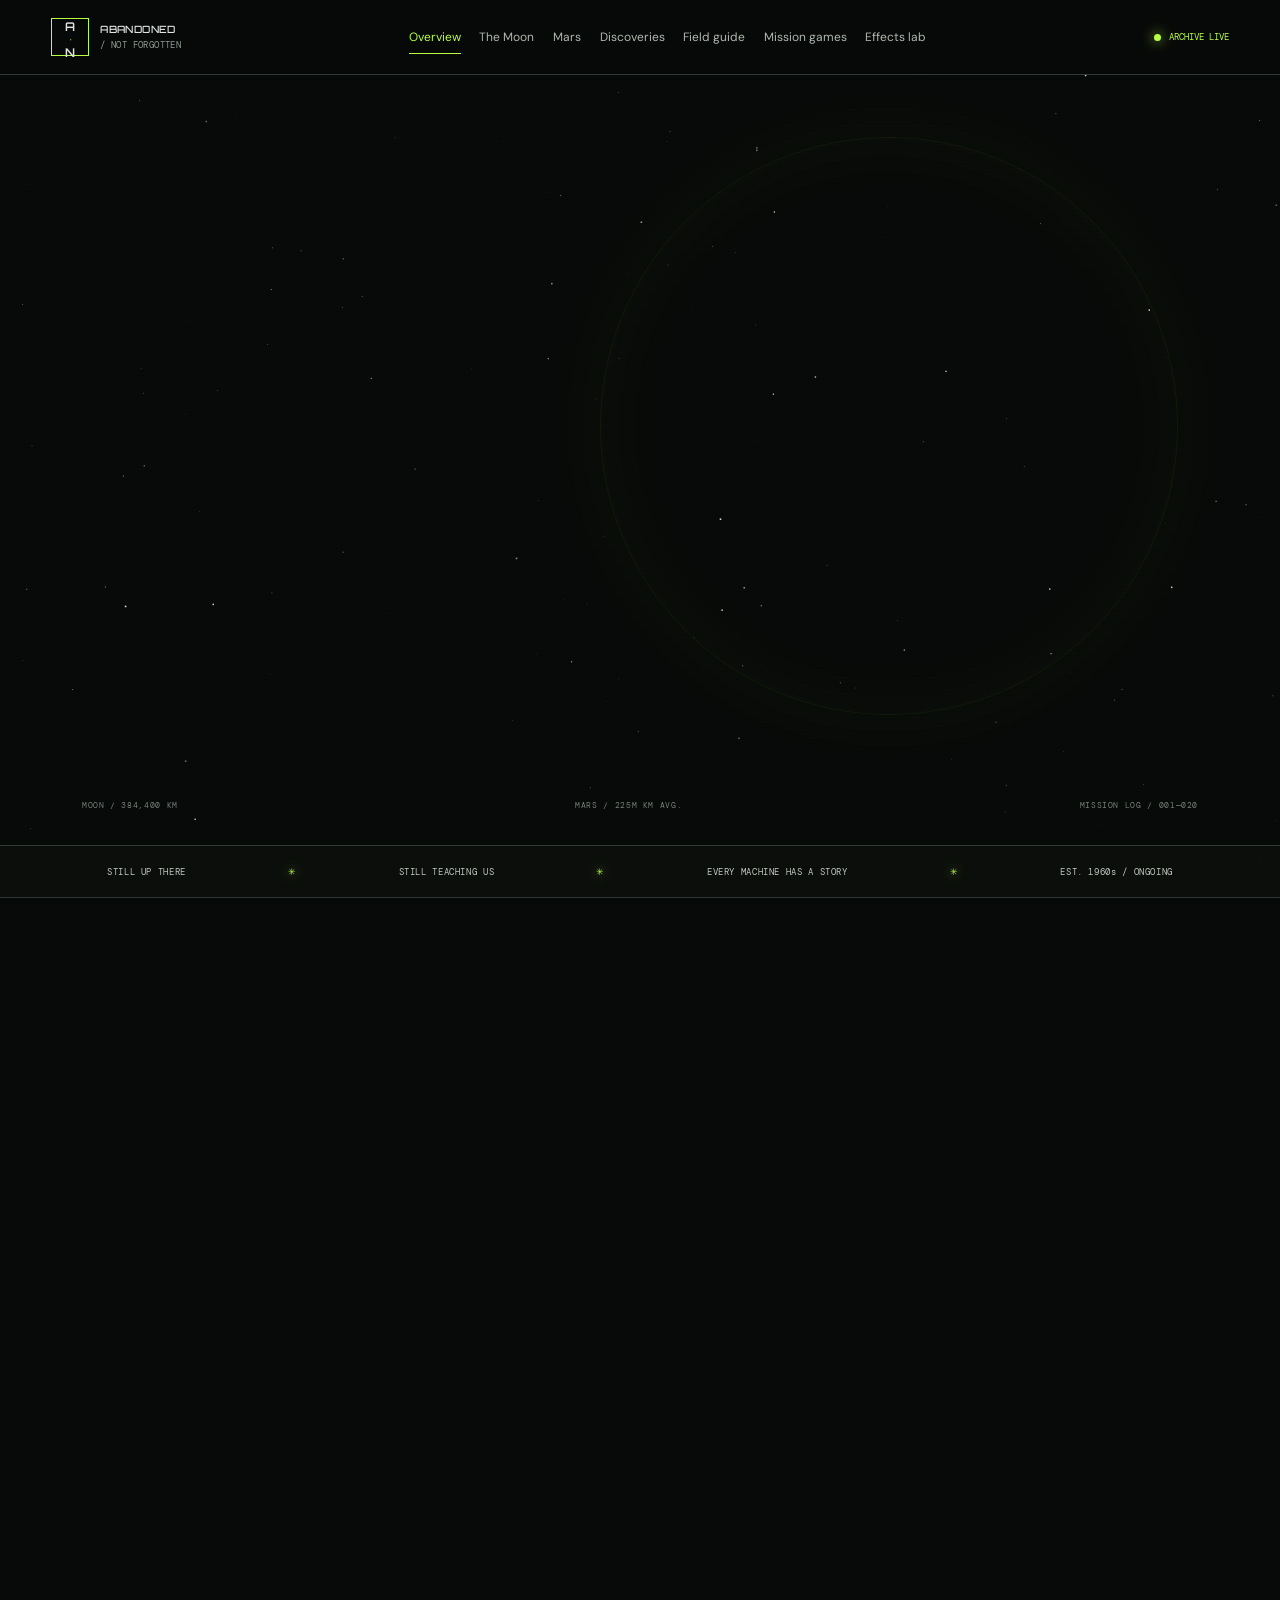
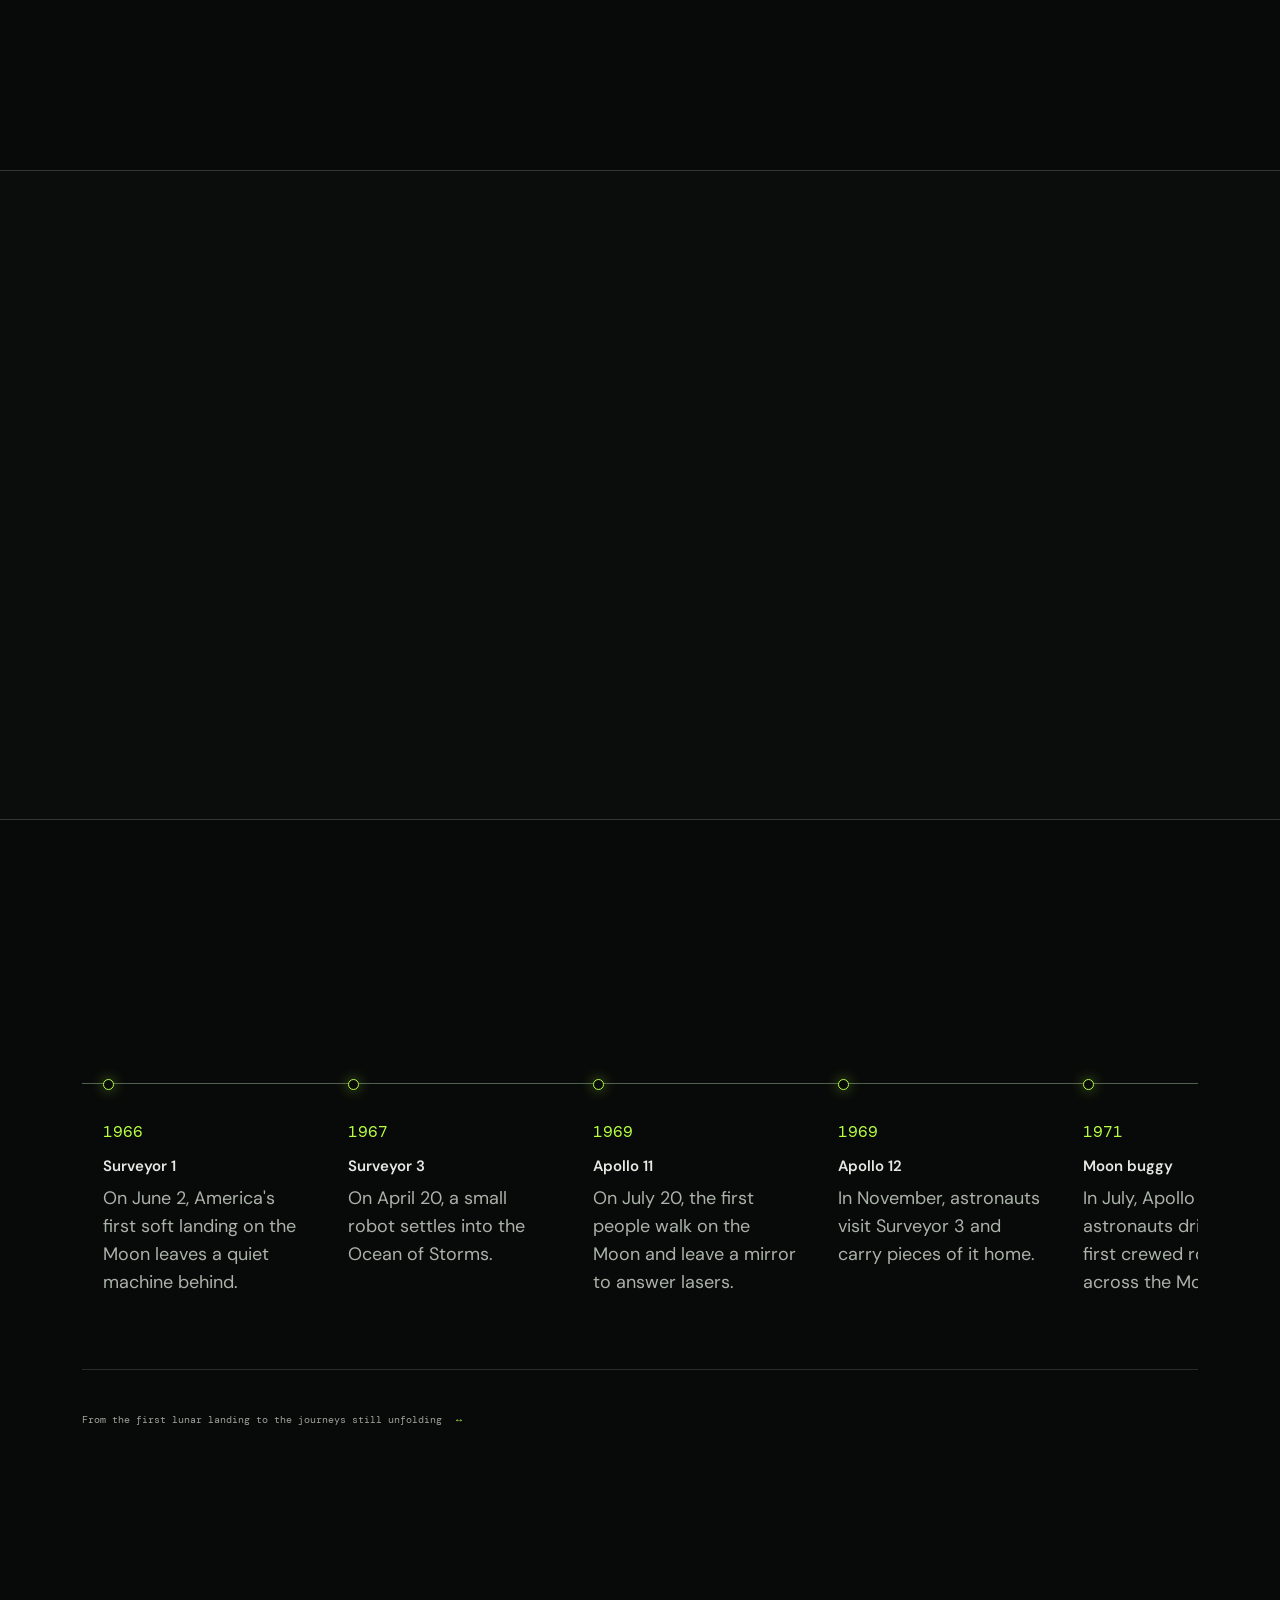
==== commit 6f56750f: "todo!" ====
--- a/archive.html
+++ b/archive.html
@@ -14,6 +14,8 @@
   <link href="https://fonts.googleapis.com/css2?family=DM+Mono:wght@400;500&family=DM+Sans:wght@400;500;600;700&family=Orbitron:wght@400;500;600;700&display=swap" rel="stylesheet">
   <link rel="stylesheet" href="portfolio.css">
   <script src="archive.js" defer></script>
+  <link rel="stylesheet" href="retro-cosmos.css">
+  <script src="retro-cosmos.js" defer></script>
 </head>
 <body>
   <canvas class="cosmos" id="cosmos" aria-hidden="true"></canvas>
--- a/portfolio.css
+++ b/portfolio.css
@@ -803,4 +803,73 @@
 }
 @media (prefers-reduced-motion: reduce) {
   h1 em, h2 em { animation: none; }
+}
+.journey-intro { grid-column: 1 / -1; max-width: 620px; margin-bottom: 15px; }
+.journey-intro h2 { margin-bottom: 12px; }
+.journey-intro > p:last-child { max-width: 560px; margin: 0; color: #bac3ba; font-size: 18px; line-height: 1.7; }
+.story-handoff { position: relative; display: grid; justify-items: start; gap: 13px; padding-top: 48px; padding-bottom: 67px; border-top: 0; }
+.story-handoff::before { position: absolute; top: 0; right: clamp(22px, 6.4vw, 100px); left: clamp(22px, 6.4vw, 100px); height: 1px; background: linear-gradient(90deg, var(--green), #b8ff4220 72%, transparent); content: ""; }
+.story-handoff h2 { max-width: 760px; font-size: clamp(28px, 4vw, 47px); }
+.story-handoff > p:not(.eyebrow) { max-width: 710px; margin: 0; color: #b7c0b7; font-size: 18px; line-height: 1.7; }
+.story-handoff .button { margin-top: 7px; }
+.effects-handoff { margin-top: 18px; border-bottom: 1px solid var(--line); }
+.thread-links { display: flex; flex-wrap: wrap; gap: 10px 24px; margin-top: 6px; }
+.thread-links a { display: inline-flex; align-items: center; gap: 9px; min-height: 40px; color: #dce3dc; font: 11px var(--mono); text-decoration: none; }
+.thread-links a span { color: var(--green); transition: transform .2s; }
+.thread-links a:hover { color: var(--green); }
+.thread-links a:hover span { transform: translate(3px, -3px); }
+@media (max-width: 600px) {
+  .journey-intro > p:last-child, .story-handoff > p:not(.eyebrow) { font-size: 18px; }
+  .story-handoff { padding-top: 35px; padding-bottom: 48px; }
+  .thread-links { align-items: start; flex-direction: column; gap: 4px; }
+}
+
+.games-intro { padding-bottom: 31px; }
+.games-intro .section-heading { margin-bottom: 18px; }
+.game-lede { max-width: 780px; margin: 0 0 24px; color: #c1c9c1; font-size: 18px; line-height: 1.7; }
+.game-scoreline { display: flex; align-items: center; gap: 15px; color: var(--green); font: 10px var(--mono); }
+.score-track { position: relative; flex: 1; height: 4px; overflow: hidden; background: #2b332c; }
+.score-track i { display: block; width: 0; height: 100%; background: var(--green); box-shadow: 0 0 12px var(--green); transition: width .55s cubic-bezier(.16,1,.3,1); }
+.game-reset { min-height: 37px; padding: 0 11px; border: 1px solid #475247; background: #0d120e; color: #d2d9d2; cursor: pointer; font: 9px var(--mono); transition: border-color .2s, color .2s; }
+.game-reset:hover { border-color: var(--green); color: var(--green); }
+.game-grid-wrap { padding-bottom: 85px; }
+.guess-grid { display: grid; grid-template-columns: repeat(3, minmax(0, 1fr)); gap: 14px; }
+.guess-card { --game-green: #b8ff42; position: relative; display: flex; min-width: 0; flex-direction: column; padding: 18px; border: 1px solid #384238; background: linear-gradient(145deg, #111612, #0a0d0b 72%); opacity: 0; animation: card-arrive .65s cubic-bezier(.16,1,.3,1) forwards; animation-delay: calc(var(--card-order) * 55ms); transition: transform .25s, border-color .25s, box-shadow .25s; }
+.guess-card::before { position: absolute; top: -1px; right: 18px; left: 18px; height: 1px; background: linear-gradient(90deg, transparent, #d7ffd048, transparent); content: ""; }
+.guess-card:hover { transform: translateY(-4px); border-color: #677d54; box-shadow: 0 12px 28px #0005, 0 0 28px #b8ff4209; }
+.guess-card.is-correct { border-color: #95d947; box-shadow: inset 0 0 32px #b8ff420d, 0 0 22px #b8ff4217; }
+.guess-card.is-missed { border-color: #c79054; }
+.guess-card-top { display: flex; min-height: 25px; justify-content: space-between; gap: 10px; color: var(--green); font: 8px var(--mono); letter-spacing: .04em; }
+.guess-card-top span:last-child { color: #a1aca0; text-align: right; }
+.guess-clue { flex: 1; min-height: 121px; margin: 18px 0 17px; color: #e4e9e4; font: 500 17px/1.55 var(--sans); }
+.guess-options { display: grid; grid-template-columns: 1fr 1fr; gap: 7px; }
+.guess-option { min-height: 42px; padding: 8px 9px; border: 1px solid #39433a; background: #0b100c; color: #c8d0c8; cursor: pointer; font: 10px/1.35 var(--mono); text-align: left; transition: border-color .2s, background .2s, color .2s, transform .2s; }
+.guess-option:hover:not(:disabled) { transform: translateY(-2px); border-color: var(--green); color: #f1f5ef; }
+.guess-option:disabled { cursor: default; }
+.guess-option.is-answer { border-color: #9ada45; background: #1a2613; color: #caff83; box-shadow: inset 0 0 18px #b8ff4210; }
+.guess-option.is-incorrect { border-color: #bd8050; background: #24180f; color: #ffc18d; }
+.guess-feedback { min-height: 91px; margin: 13px 0 10px; padding: 11px 12px; border-left: 2px solid #53604f; background: #0c100d; color: #b7c0b7; font-size: 13px; line-height: 1.6; }
+.guess-card.is-correct .guess-feedback { border-color: var(--green); color: #d9e6ce; }
+.guess-card.is-missed .guess-feedback { border-color: #d89658; color: #d8c3ad; }
+.guess-source { display: inline-flex; align-items: center; justify-content: space-between; gap: 10px; margin-top: auto; padding-top: 10px; border-top: 1px solid #2b332c; color: #aab6a8; font: 9px var(--mono); text-decoration: none; }
+.guess-source span { color: var(--green); }
+.guess-source:hover { color: var(--green); }
+@keyframes card-arrive { from { opacity: 0; transform: translateY(20px) scale(.985); } to { opacity: 1; transform: translateY(0) scale(1); } }
+@media (max-width: 1000px) {
+  .guess-grid { grid-template-columns: repeat(2, minmax(0, 1fr)); }
+}
+@media (max-width: 600px) {
+  .games-intro { padding-bottom: 24px; }
+  .game-scoreline { flex-wrap: wrap; gap: 11px; }
+  .score-track { order: 3; flex-basis: 100%; }
+  .game-reset { margin-left: auto; }
+  .guess-grid { grid-template-columns: 1fr; gap: 11px; }
+  .guess-card { padding: 16px; }
+  .guess-clue { min-height: 0; font-size: 18px; }
+  .guess-feedback { min-height: 70px; font-size: 14px; }
+  .guess-option { min-height: 46px; }
+}
+@media (prefers-reduced-motion: reduce) {
+  .guess-card { opacity: 1; animation: none; }
+  .guess-card, .guess-option, .score-track i { transition: none; }
 }
--- a/retro-cosmos.css
+++ b/retro-cosmos.css
@@ -0,0 +1,97 @@
+@import url("https://fonts.googleapis.com/css2?family=Michroma&family=Silkscreen:wght@400;700&family=Syncopate:wght@700&display=swap");
+/* RETRO-COSMOS: visual layer loaded AFTER portfolio.css. Markup/IDs/JS untouched.
+   Disable everything: add ?motion=off to the URL or set prefers-reduced-motion. */
+:root{--black:#060616;--panel:#0c0c26;--silver:#e2e5ff;--muted:#9296c2;--line:#2a2c60;
+--green:#37e8ff;--green-soft:#3b8fb4;--magenta:#ff3ec9;--violet:#8a5cff;
+--glow:0 0 18px #37e8ff55,0 0 2px #37e8ff}
+body{background:radial-gradient(120% 80% at 50% -10%,#14123f 0%,#060616 60%)fixed,#060616}
+/* ---------- cosmic layers (injected by retro-cosmos.js) ---------- */
+.rc-layer{position:fixed;inset:0;z-index:-2;overflow:hidden;pointer-events:none;contain:strict}
+.rc-nebula{position:absolute;inset:-20%;opacity:.55;animation:rc-drift 90s ease-in-out infinite alternate;
+background:radial-gradient(40% 35% at 25% 30%,#8a5cff55,transparent 70%),
+radial-gradient(35% 30% at 78% 22%,#ff3ec944,transparent 70%),
+radial-gradient(45% 40% at 60% 85%,#37e8ff33,transparent 70%)}
+.rc-planet{position:absolute;border-radius:50%;opacity:var(--o,0);will-change:transform,opacity;
+transform:translate3d(0,0,0)scale(var(--s,.6))}
+.rc-p1{top:14%;right:9%;width:min(34vw,380px);aspect-ratio:1;
+background:radial-gradient(circle at 32% 30%,#ffb3f0,#b13fd0 38%,#3a1a7a 72%,#120a33);
+box-shadow:0 0 60px #ff3ec955,inset -30px -20px 60px #05051a}
+.rc-p1::after{content:"";position:absolute;inset:-18% -45%;border:2px solid #37e8ff88;border-radius:50%;
+transform:rotateX(74deg)rotateZ(-14deg);box-shadow:0 0 22px #37e8ff66}
+.rc-p2{bottom:18%;left:6%;width:min(20vw,220px);aspect-ratio:1;
+background:radial-gradient(circle at 35% 30%,#bff6ff,#2aa5d6 40%,#14307a 75%,#070b25);
+box-shadow:0 0 50px #37e8ff55,inset -18px -12px 40px #04061a}
+.rc-grid{position:absolute;left:-50%;right:-50%;bottom:-8vh;height:46vh;opacity:.5;
+-webkit-mask-image:linear-gradient(to top,#000 5%,transparent 85%);mask-image:linear-gradient(to top,#000 5%,transparent 85%);
+transform:perspective(420px)rotateX(62deg);transform-origin:50% 100%}
+.rc-grid::before{content:"";position:absolute;inset:-48px 0 0;animation:rc-grid 4.5s linear infinite;
+background:linear-gradient(#ff3ec955 1px,transparent 1px)0 0/100% 48px,linear-gradient(90deg,#37e8ff55 1px,transparent 1px)0 0/48px 100%}
+.rc-shoot{position:absolute;width:140px;height:2px;border-radius:2px;opacity:0;
+background:linear-gradient(90deg,transparent,#fff,#37e8ff);transform:rotate(28deg);animation:rc-shoot 1.1s ease-out forwards}
+@keyframes rc-drift{to{transform:translate3d(-4%,3%,0)scale(1.08)}}
+@keyframes rc-grid{to{transform:translateY(48px)}}
+@keyframes rc-shoot{0%{opacity:0;translate:0 0}15%{opacity:1}100%{opacity:0;translate:-420px 230px}}
+/* ---------- neon UI treatment ---------- */
+h1,h2{text-shadow:0 0 28px #8a5cff66,1px 0 #ff3ec92e,-1px 0 #37e8ff2e}
+h1 em,h2 em,.eyebrow,.spark{text-shadow:var(--glow)}
+.site-header,.sidebar{background:#07071bcc;backdrop-filter:blur(10px);-webkit-backdrop-filter:blur(10px);
+border-image:linear-gradient(90deg,transparent,#37e8ff77,#ff3ec977,transparent)1}
+.brand-mark{box-shadow:var(--glow),inset 0 0 12px #37e8ff22;border-color:var(--green)}
+.nav-link.active,.primary-nav a.active,.primary-nav [aria-current]{color:#fff;text-shadow:var(--glow);
+box-shadow:inset 2px 0 var(--green),0 8px 20px -14px #37e8ff}
+.button-primary{background:linear-gradient(100deg,#37e8ff,#8a5cff);border-color:transparent;color:#06061a;
+transition:transform .2s,box-shadow .25s}
+.button-primary:hover{transform:translateY(-2px);box-shadow:0 0 26px #37e8ff77,0 0 46px #ff3ec944}
+.button-primary:active{transform:translateY(0)scale(.98)}
+.button:not(.button-primary),.filter-button{border-color:#37e8ff66;transition:box-shadow .25s,border-color .25s,background .25s}
+.button:not(.button-primary):hover,.filter-button:hover,.filter-button.active{border-color:var(--magenta);
+box-shadow:0 0 16px #ff3ec955;background:#ff3ec912}
+.hero-window,.world-banner,.story-grid>*,.status-row,.ledger-row,.section-aside,.timeline-content{
+background:linear-gradient(160deg,#12123acc,#0a0a22b3);border:1px solid #37e8ff3a;
+box-shadow:0 0 0 1px #8a5cff14,0 12px 40px -18px #000,inset 0 0 30px #37e8ff0a;
+transition:transform .3s,border-color .3s,box-shadow .3s}
+.story-grid>*:hover,.status-row:hover,.ledger-row:hover,.timeline-content:hover{transform:translateY(-3px);
+border-color:#ff3ec988;box-shadow:0 0 24px #ff3ec933,0 18px 44px -18px #000,inset 0 0 34px #8a5cff14}
+.signal-dot,.live-dot{background:var(--green);box-shadow:0 0 12px var(--green);animation:rc-pulse 2.4s ease-in-out infinite}
+@keyframes rc-pulse{50%{opacity:.45;box-shadow:0 0 3px var(--green)}}
+.scanlines{opacity:.09;background-image:repeating-linear-gradient(to bottom,transparent 0 3px,#37e8ff1f 3px 4px)}
+.scanlines::after{content:"";position:absolute;inset:0 0 auto;height:18vh;opacity:.5;
+background:linear-gradient(transparent,#37e8ff14,transparent);animation:rc-scan 9s linear infinite}
+@keyframes rc-scan{from{transform:translateY(-20vh)}to{transform:translateY(110vh)}}
+a:focus-visible,button:focus-visible,input:focus-visible,select:focus-visible,textarea:focus-visible{
+outline:2px solid var(--magenta);outline-offset:3px;box-shadow:0 0 14px #ff3ec988}
+input,select,textarea{background:#0a0a24;border:1px solid #37e8ff55;color:var(--silver)}
+input:focus,select:focus,textarea:focus{border-color:var(--green);box-shadow:var(--glow)}
+::selection{background:#8a5cff;color:#fff}
+@media(max-width:700px){.rc-p2,.rc-grid{display:none}.rc-p1{width:52vw}}
+@media(prefers-reduced-motion:reduce){.rc-nebula,.rc-grid::before,.rc-shoot,.scanlines::after,.signal-dot,.live-dot{animation:none!important}
+.rc-shoot{display:none}.rc-planet{transition:none}}
+html[data-motion="off"] .rc-layer,html[data-motion="off"] .scanlines::after{display:none}
+
+/* ===== v2: NOTCHED PANELS + ARCADE/ELEGANT TYPOGRAPHY ===== */
+/* Text panels: two chamfered corners (top-left, bottom-right) and thin HUD brackets on the
+   other two. Brackets grow on hover (--l is animated via @property). */
+@property --l{syntax:"<length>";inherits:false;initial-value:14px}
+.world-banner,.story-grid>*,.status-row,.ledger-row,.section-aside,.timeline-content{
+--b:#37e8ffaa;--l:14px;border:0;box-shadow:none;
+clip-path:polygon(12px 0,100% 0,100% calc(100% - 12px),calc(100% - 12px) 100%,0 100%,0 12px);
+background:
+linear-gradient(var(--b),var(--b))right top/var(--l) 1.5px no-repeat,
+linear-gradient(var(--b),var(--b))right top/1.5px var(--l) no-repeat,
+linear-gradient(var(--b),var(--b))left bottom/var(--l) 1.5px no-repeat,
+linear-gradient(var(--b),var(--b))left bottom/1.5px var(--l) no-repeat,
+linear-gradient(160deg,#12123acc,#0a0a22b3);
+transition:transform .3s,--l .3s}
+.story-grid>*:hover,.status-row:hover,.ledger-row:hover,.timeline-content:hover{
+--b:#ff3ec9;--l:26px;box-shadow:none;border:0}
+.brand-mark{clip-path:polygon(6px 0,100% 0,100% calc(100% - 6px),calc(100% - 6px) 100%,0 100%,0 6px);box-shadow:none}
+
+/* Typography: wide geometric caps for h1, Michroma for h2/h3, pixel face for small labels,
+   italic serif kept for emphasis words. */
+:root{--display:"Michroma","Orbitron",sans-serif;--pixel:"Silkscreen","DM Mono",monospace}
+h1{font:700 clamp(26px,4.2vw,56px)/1.15 "Syncopate","Michroma",sans-serif;letter-spacing:.02em;text-transform:uppercase}
+h2{font:400 clamp(19px,2.3vw,32px)/1.25 var(--display);letter-spacing:.03em}
+h3{font-family:var(--display);letter-spacing:.04em}
+h1 em,h2 em{font-family:Georgia,"Times New Roman",serif;font-style:italic;text-transform:none;letter-spacing:0}
+.eyebrow,.section-index,.status-code,.world-code,.timeline-year,.nav-index,.window-top>span{
+font-family:var(--pixel);font-size:11px;letter-spacing:.12em}
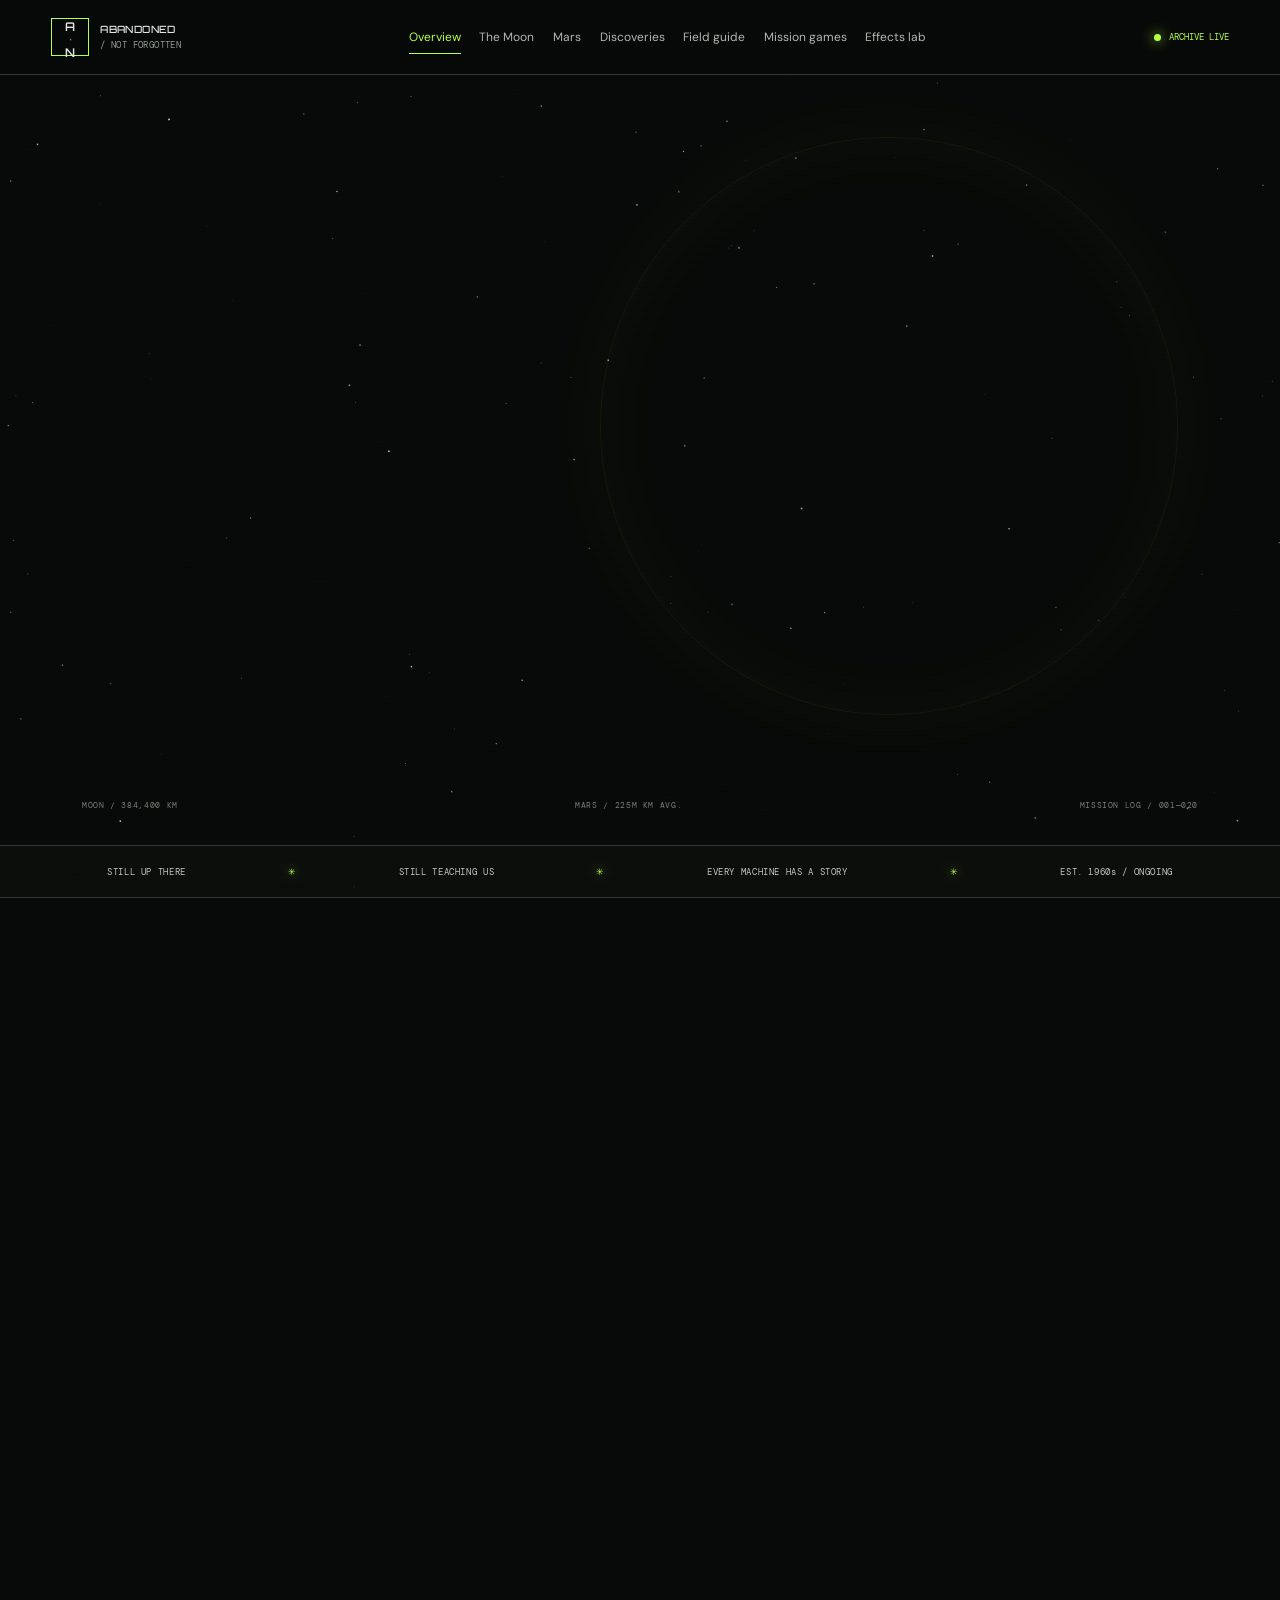
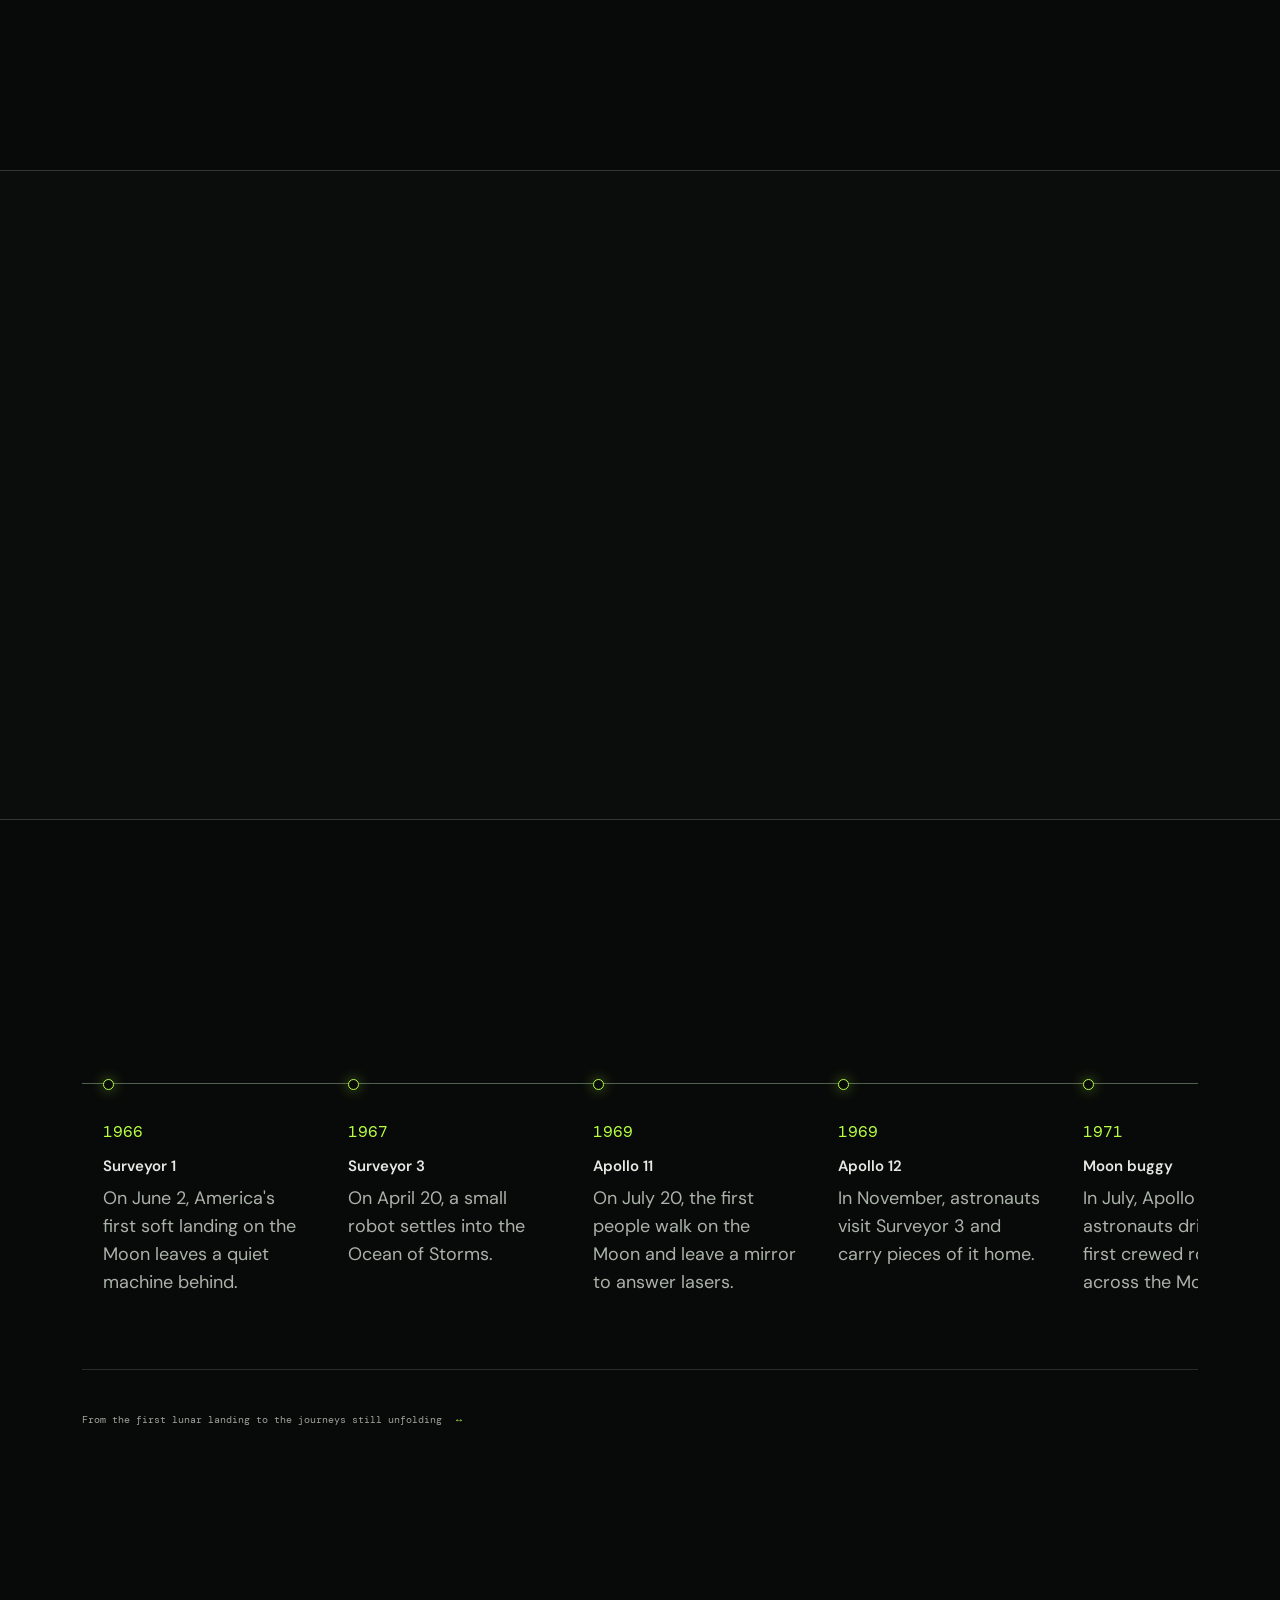
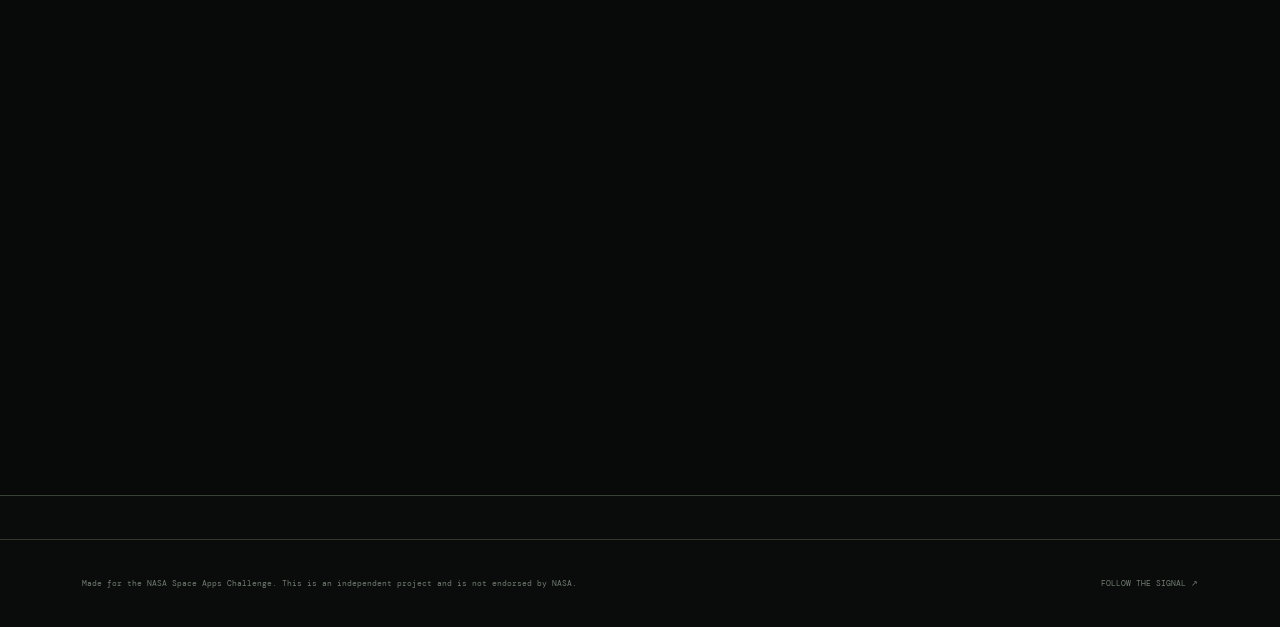
==== commit 93752959: "refactoring" ====
--- a/archive.html
+++ b/archive.html
@@ -8,7 +8,7 @@
   <meta name="description" content="Meet the rovers, landers and machines NASA left on the Moon and Mars, what they discovered, and which ones are still working today.">
   <meta property="og:title" content="Abandoned. Not Forgotten.">
   <meta property="og:description" content="The true stories of NASA hardware left on the Moon and Mars, and the science it made possible.">
-  <title>Abandoned. Not Forgotten. | NASA's Robots and Relics on the Moon and Mars</title>
+  <title>Lembranza | NASA's Robots and Relics on the Moon and Mars</title>
   <link rel="preconnect" href="https://fonts.googleapis.com">
   <link rel="preconnect" href="https://fonts.gstatic.com" crossorigin>
   <link href="https://fonts.googleapis.com/css2?family=DM+Mono:wght@400;500&family=DM+Sans:wght@400;500;600;700&family=Orbitron:wght@400;500;600;700&display=swap" rel="stylesheet">
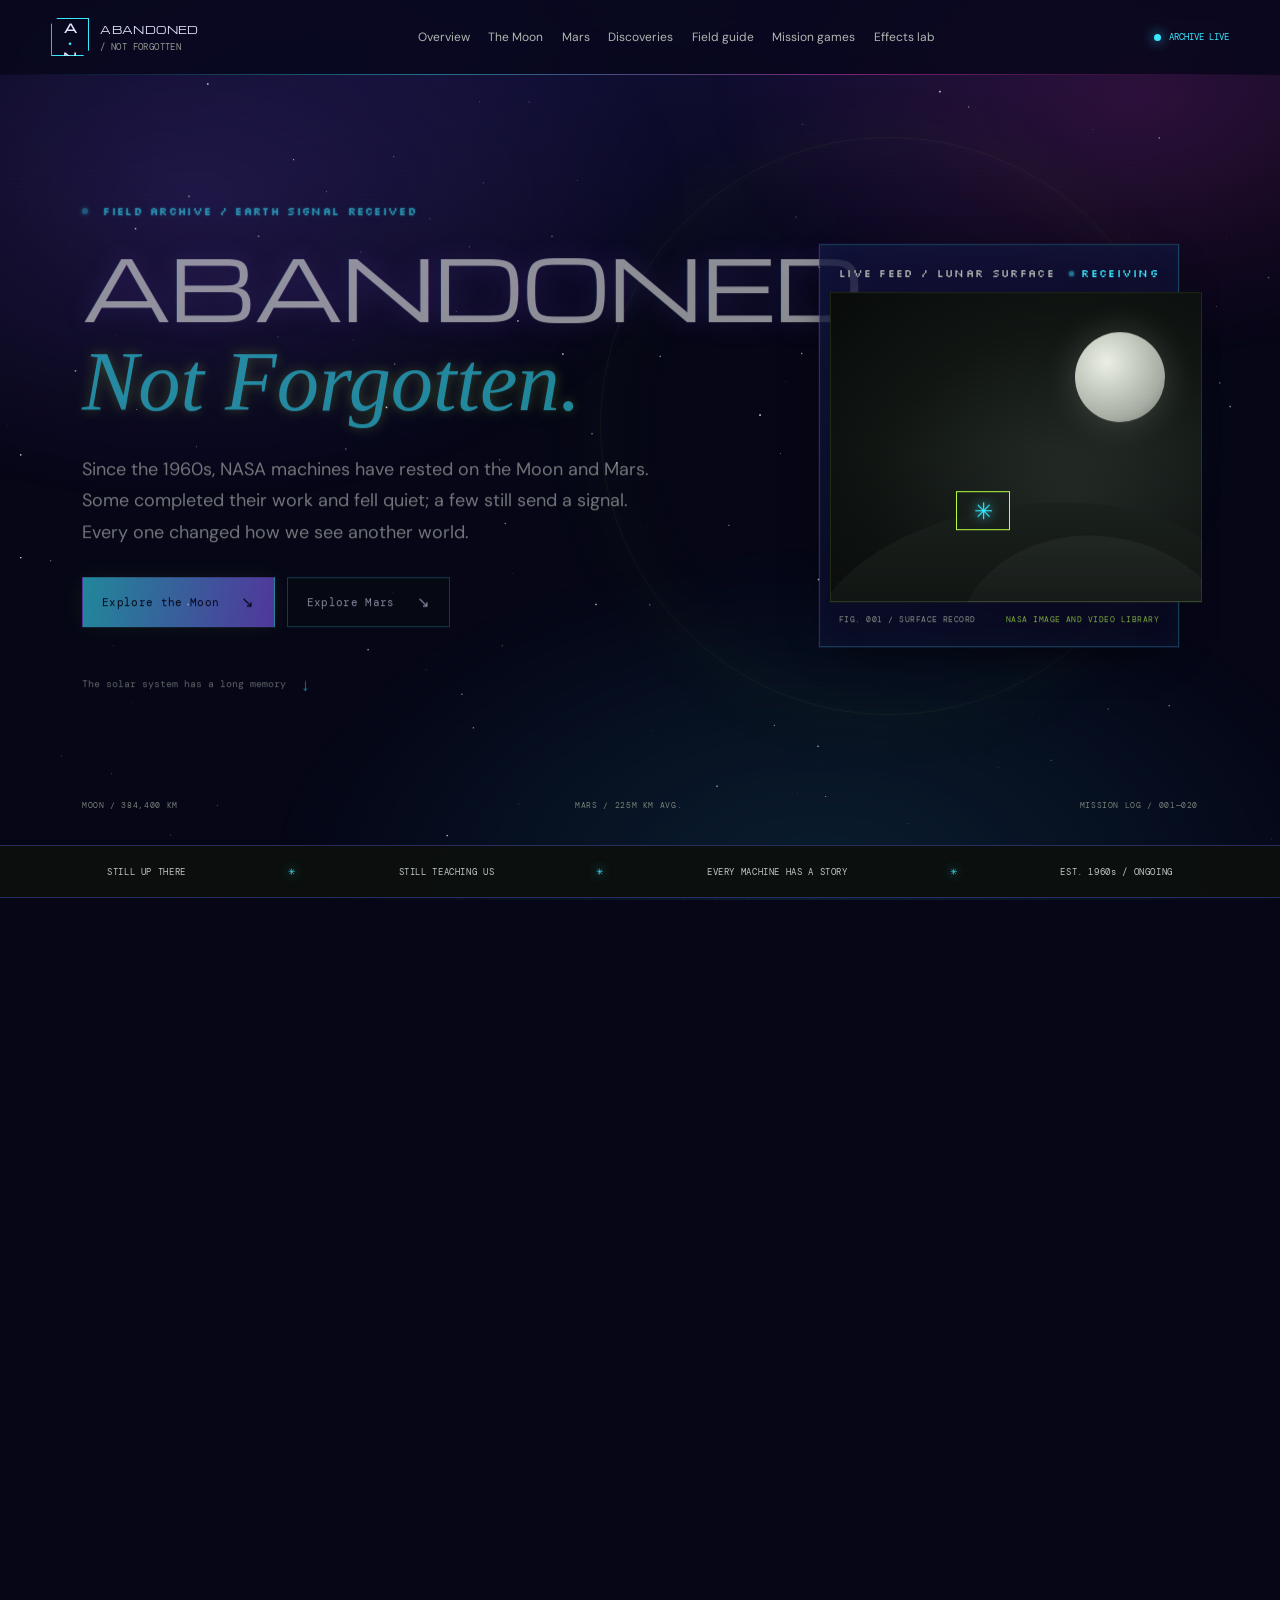
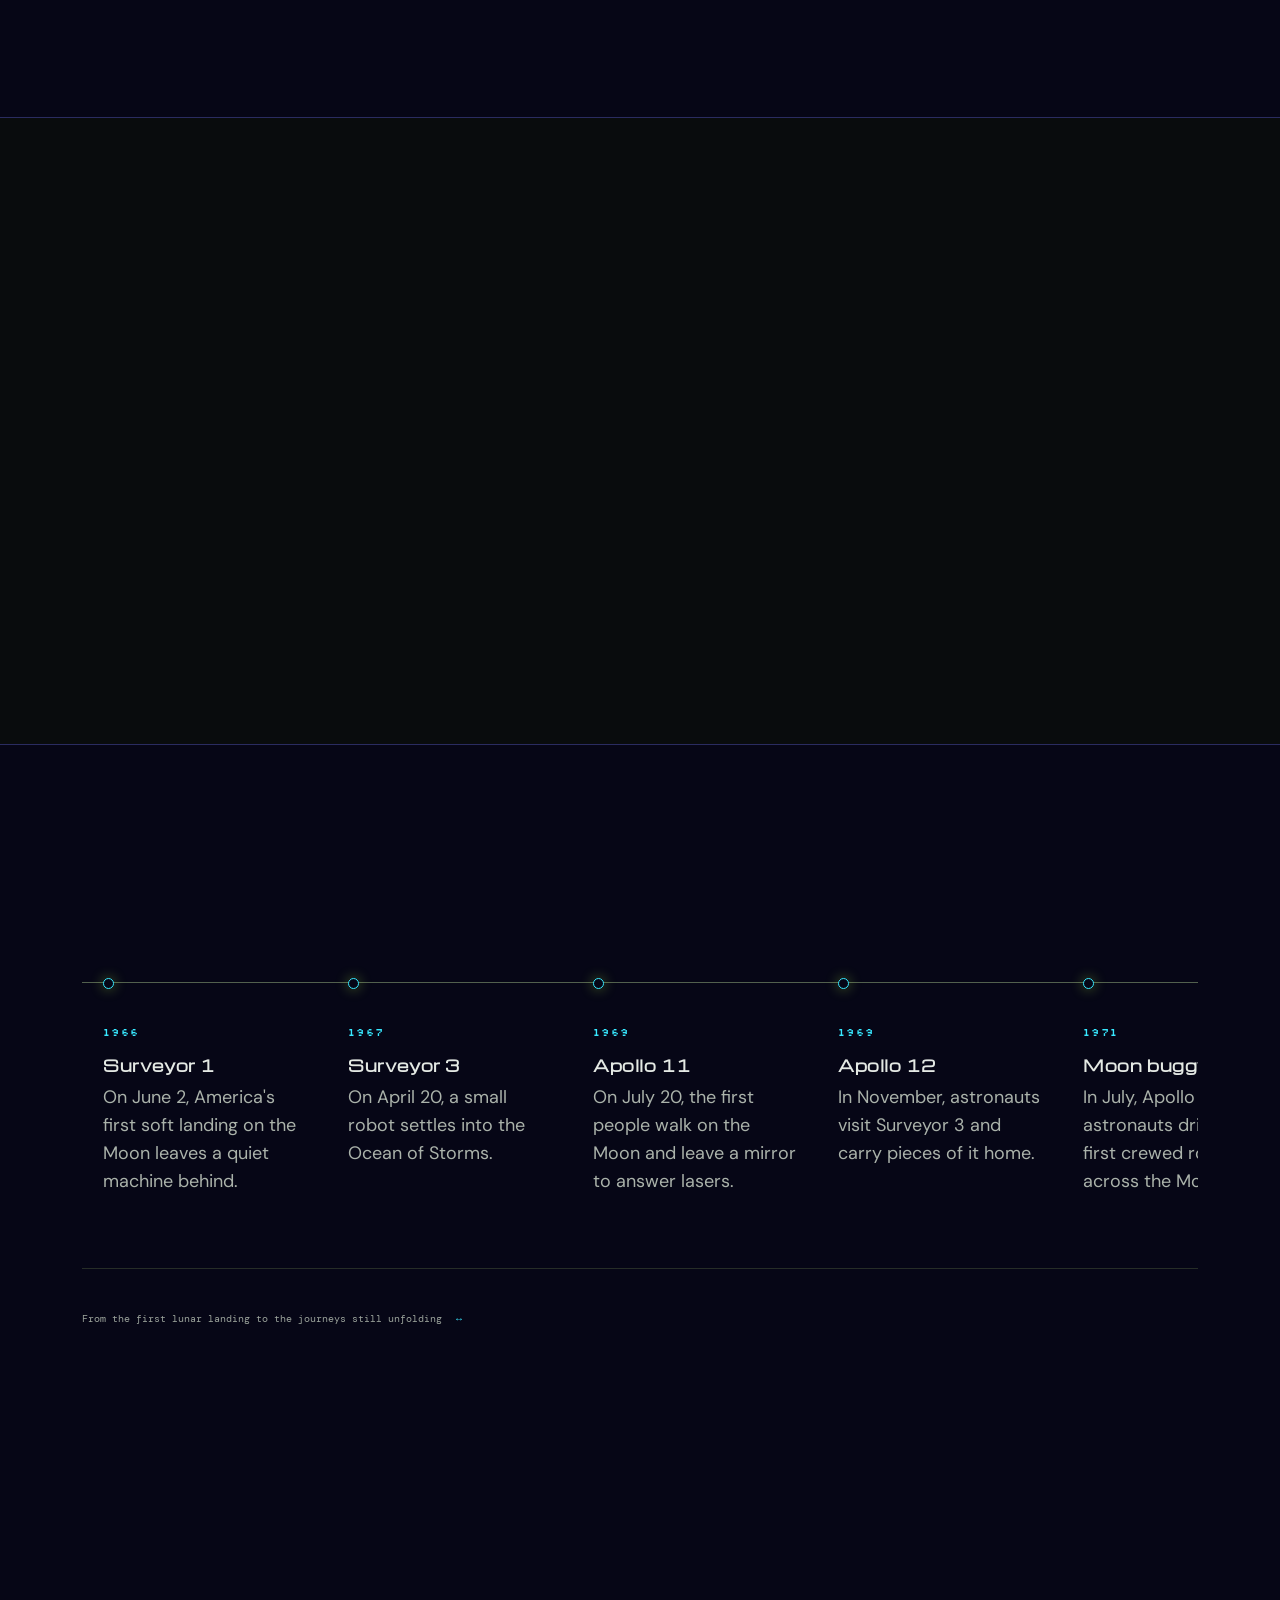
==== commit a790c1c8: "refactoringgg" ====
--- a/archive.html
+++ b/archive.html
@@ -4,7 +4,7 @@
   <meta charset="UTF-8">
   <meta name="viewport" content="width=device-width, initial-scale=1.0">
   <meta name="theme-color" content="#080a09">
-  <meta http-equiv="refresh" content="0; url=home.html">
+  <meta http-equiv="refresh" content="0; url=index.html">
   <meta name="description" content="Meet the rovers, landers and machines NASA left on the Moon and Mars, what they discovered, and which ones are still working today.">
   <meta property="og:title" content="Abandoned. Not Forgotten.">
   <meta property="og:description" content="The true stories of NASA hardware left on the Moon and Mars, and the science it made possible.">
